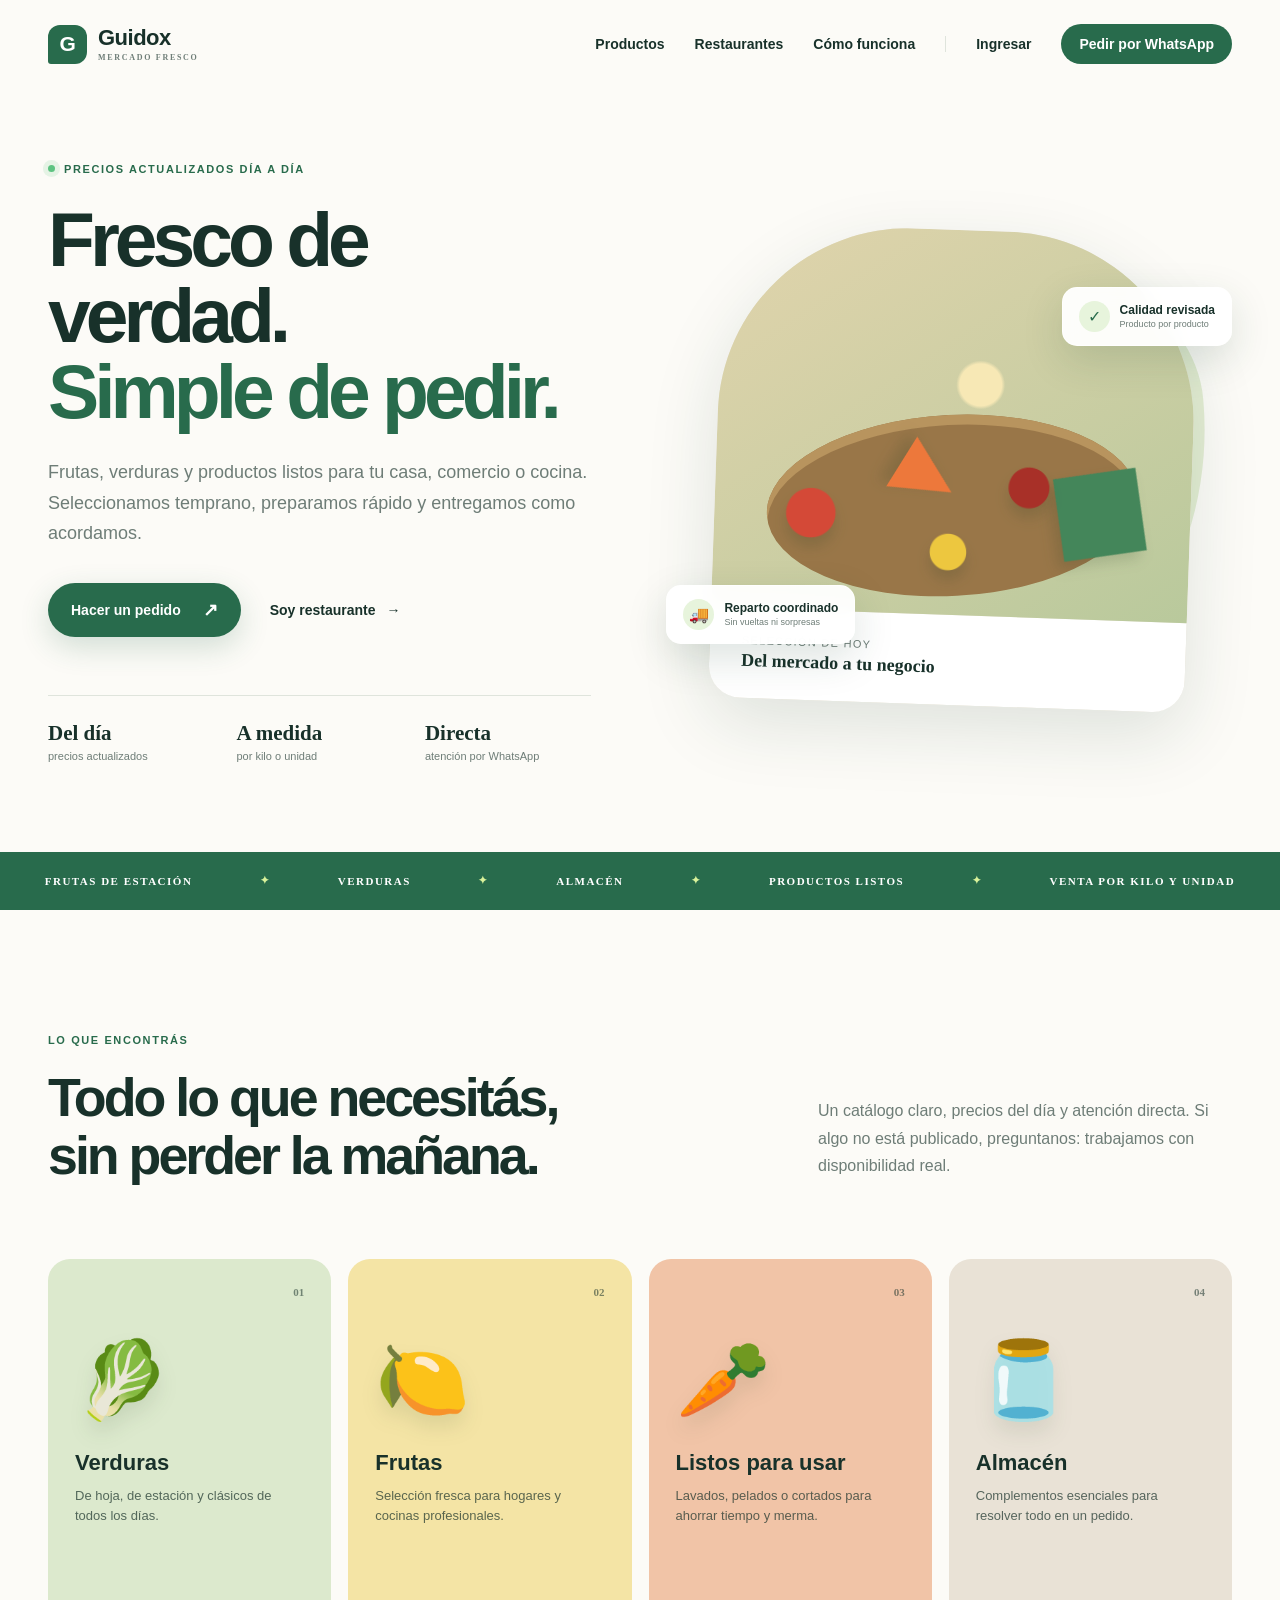
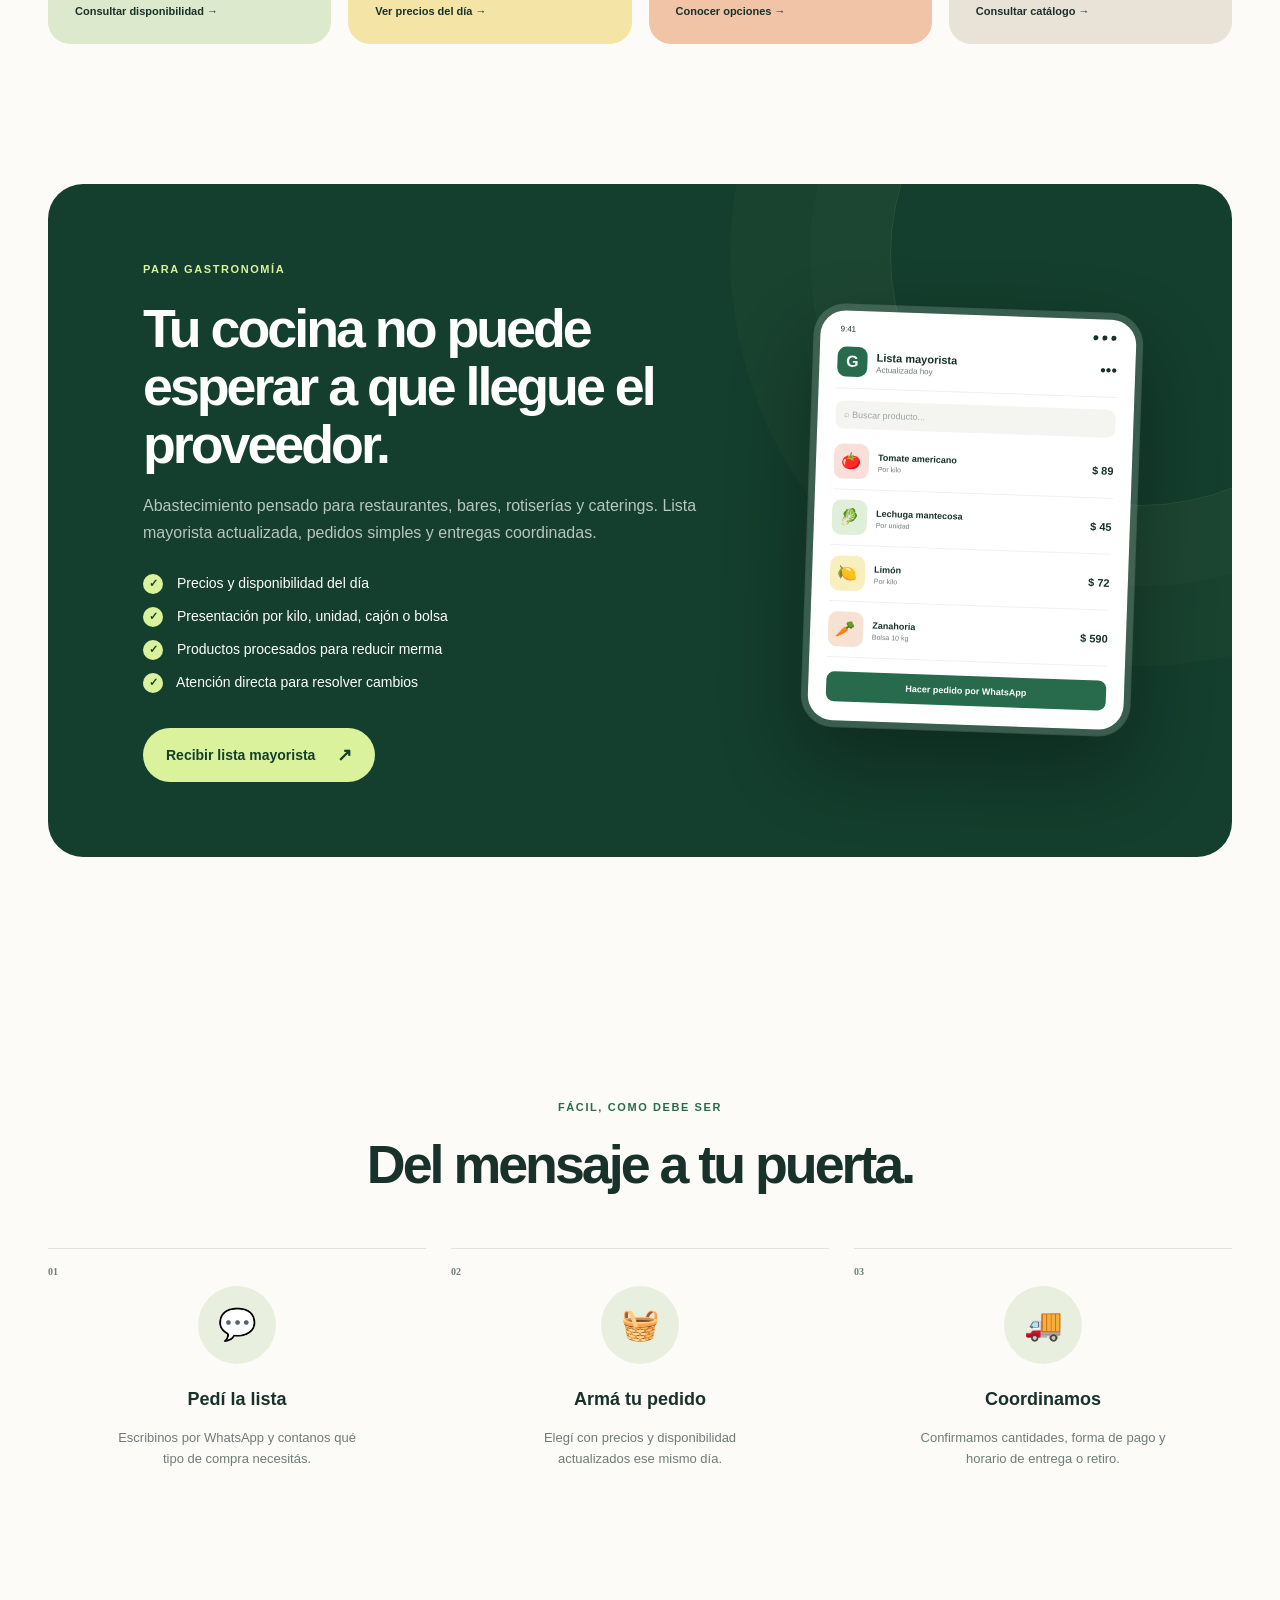
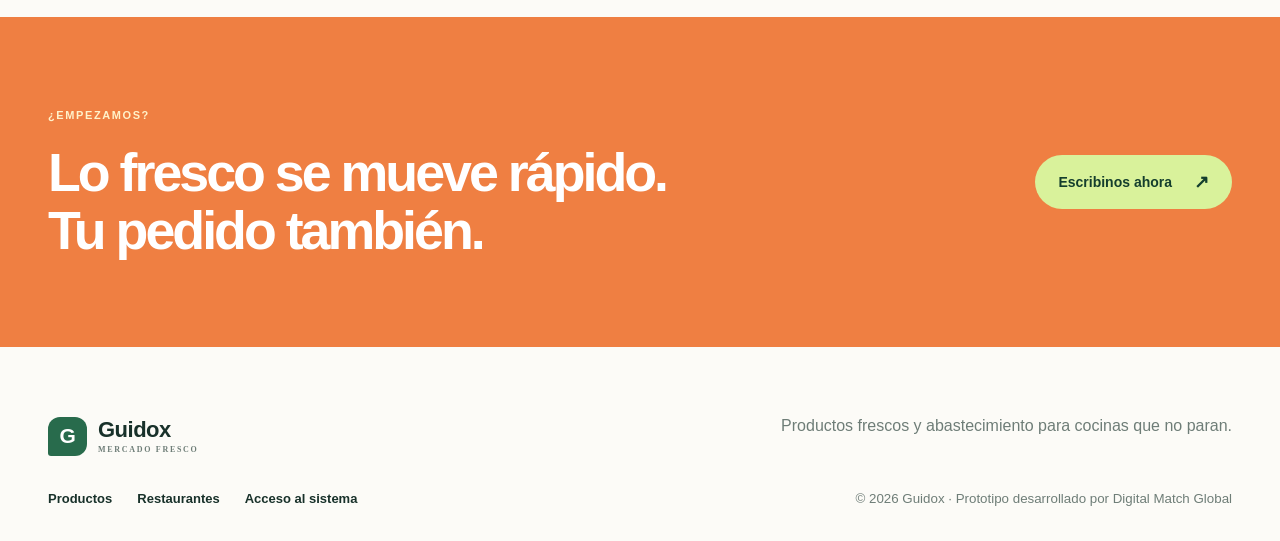
==== index.html @ 040a4d76 "Add Guidox business prototype" ====
<!doctype html>
<html lang="es">
<head>
  <meta charset="UTF-8">
  <meta name="viewport" content="width=device-width, initial-scale=1.0">
  <meta name="description" content="Productos frescos y abastecimiento diario para restaurantes, comercios y cocinas.">
  <title>Guidox — Fresco todos los días</title>
  <link rel="stylesheet" href="styles.css">
</head>
<body>
  <header class="site-header">
    <a class="brand" href="index.html" aria-label="Guidox, inicio">
      <span class="brand-mark" aria-hidden="true">G</span>
      <span>Guidox<small>mercado fresco</small></span>
    </a>
    <button class="menu-button" type="button" aria-label="Abrir menú" aria-expanded="false">☰</button>
    <nav class="site-nav" aria-label="Navegación principal">
      <a href="#productos">Productos</a>
      <a href="#restaurantes">Restaurantes</a>
      <a href="#como-funciona">Cómo funciona</a>
      <a class="nav-login" href="login.html">Ingresar</a>
      <a class="button button-small" href="https://wa.me/59800000000?text=Hola%2C%20quiero%20recibir%20la%20lista%20de%20precios" target="_blank" rel="noreferrer">Pedir por WhatsApp</a>
    </nav>
  </header>

  <main>
    <section class="hero">
      <div class="hero-copy">
        <span class="eyebrow"><i></i> Precios actualizados día a día</span>
        <h1>Fresco de verdad.<br><em>Simple de pedir.</em></h1>
        <p>Frutas, verduras y productos listos para tu casa, comercio o cocina. Seleccionamos temprano, preparamos rápido y entregamos como acordamos.</p>
        <div class="hero-actions">
          <a class="button" href="https://wa.me/59800000000?text=Hola%2C%20quiero%20hacer%20un%20pedido" target="_blank" rel="noreferrer">Hacer un pedido <span>↗</span></a>
          <a class="text-link" href="#restaurantes">Soy restaurante <span>→</span></a>
        </div>
        <div class="hero-proof">
          <div><strong>Del día</strong><span>precios actualizados</span></div>
          <div><strong>A medida</strong><span>por kilo o unidad</span></div>
          <div><strong>Directa</strong><span>atención por WhatsApp</span></div>
        </div>
      </div>

      <div class="hero-visual" aria-label="Selección de productos frescos">
        <div class="produce-card produce-card-main">
          <div class="produce-art" aria-hidden="true">
            <span class="tomato">●</span><span class="leaf">◆</span><span class="lemon">●</span><span class="pepper">●</span><span class="carrot">▲</span>
          </div>
          <div class="produce-card-copy">
            <span>Selección de hoy</span>
            <strong>Del mercado a tu negocio</strong>
          </div>
        </div>
        <div class="floating-note note-top"><span>✓</span><div><strong>Calidad revisada</strong><small>Producto por producto</small></div></div>
        <div class="floating-note note-bottom"><span>🚚</span><div><strong>Reparto coordinado</strong><small>Sin vueltas ni sorpresas</small></div></div>
      </div>
    </section>

    <section class="ticker" aria-label="Categorías disponibles">
      <span>FRUTAS DE ESTACIÓN</span><i>✦</i><span>VERDURAS</span><i>✦</i><span>ALMACÉN</span><i>✦</i><span>PRODUCTOS LISTOS</span><i>✦</i><span>VENTA POR KILO Y UNIDAD</span>
    </section>

    <section id="productos" class="section products-section">
      <div class="section-heading split-heading">
        <div><span class="eyebrow dark">LO QUE ENCONTRÁS</span><h2>Todo lo que necesitás,<br>sin perder la mañana.</h2></div>
        <p>Un catálogo claro, precios del día y atención directa. Si algo no está publicado, preguntanos: trabajamos con disponibilidad real.</p>
      </div>
      <div class="category-grid">
        <article class="category-card category-green">
          <span class="category-number">01</span><div class="category-icon">🥬</div><h3>Verduras</h3><p>De hoja, de estación y clásicos de todos los días.</p><a href="https://wa.me/59800000000" target="_blank" rel="noreferrer">Consultar disponibilidad →</a>
        </article>
        <article class="category-card category-yellow">
          <span class="category-number">02</span><div class="category-icon">🍋</div><h3>Frutas</h3><p>Selección fresca para hogares y cocinas profesionales.</p><a href="https://wa.me/59800000000" target="_blank" rel="noreferrer">Ver precios del día →</a>
        </article>
        <article class="category-card category-orange">
          <span class="category-number">03</span><div class="category-icon">🥕</div><h3>Listos para usar</h3><p>Lavados, pelados o cortados para ahorrar tiempo y merma.</p><a href="https://wa.me/59800000000" target="_blank" rel="noreferrer">Conocer opciones →</a>
        </article>
        <article class="category-card category-cream">
          <span class="category-number">04</span><div class="category-icon">🫙</div><h3>Almacén</h3><p>Complementos esenciales para resolver todo en un pedido.</p><a href="https://wa.me/59800000000" target="_blank" rel="noreferrer">Consultar catálogo →</a>
        </article>
      </div>
    </section>

    <section id="restaurantes" class="restaurant-section">
      <div class="restaurant-panel">
        <div class="restaurant-copy">
          <span class="eyebrow light">PARA GASTRONOMÍA</span>
          <h2>Tu cocina no puede esperar a que llegue el proveedor.</h2>
          <p>Abastecimiento pensado para restaurantes, bares, rotiserías y caterings. Lista mayorista actualizada, pedidos simples y entregas coordinadas.</p>
          <ul class="check-list">
            <li><span>✓</span> Precios y disponibilidad del día</li>
            <li><span>✓</span> Presentación por kilo, unidad, cajón o bolsa</li>
            <li><span>✓</span> Productos procesados para reducir merma</li>
            <li><span>✓</span> Atención directa para resolver cambios</li>
          </ul>
          <a class="button button-light" href="https://wa.me/59800000000?text=Hola%2C%20quiero%20recibir%20la%20lista%20para%20restaurantes" target="_blank" rel="noreferrer">Recibir lista mayorista <span>↗</span></a>
        </div>
        <div class="price-list-preview">
          <div class="phone-bar"><span>9:41</span><i></i><i></i><i></i></div>
          <div class="price-list-head"><div class="mini-logo">G</div><div><strong>Lista mayorista</strong><small>Actualizada hoy</small></div><span>•••</span></div>
          <label class="fake-search">⌕ Buscar producto...</label>
          <div class="price-row"><span class="food-dot tomato-bg">🍅</span><div><strong>Tomate americano</strong><small>Por kilo</small></div><b>$ 89</b></div>
          <div class="price-row"><span class="food-dot leaf-bg">🥬</span><div><strong>Lechuga mantecosa</strong><small>Por unidad</small></div><b>$ 45</b></div>
          <div class="price-row"><span class="food-dot lemon-bg">🍋</span><div><strong>Limón</strong><small>Por kilo</small></div><b>$ 72</b></div>
          <div class="price-row"><span class="food-dot carrot-bg">🥕</span><div><strong>Zanahoria</strong><small>Bolsa 10 kg</small></div><b>$ 590</b></div>
          <button type="button">Hacer pedido por WhatsApp</button>
        </div>
      </div>
    </section>

    <section id="como-funciona" class="section steps-section">
      <div class="section-heading centered">
        <span class="eyebrow dark">FÁCIL, COMO DEBE SER</span>
        <h2>Del mensaje a tu puerta.</h2>
      </div>
      <div class="steps-grid">
        <article><span>01</span><div>💬</div><h3>Pedí la lista</h3><p>Escribinos por WhatsApp y contanos qué tipo de compra necesitás.</p></article>
        <article><span>02</span><div>🧺</div><h3>Armá tu pedido</h3><p>Elegí con precios y disponibilidad actualizados ese mismo día.</p></article>
        <article><span>03</span><div>🚚</div><h3>Coordinamos</h3><p>Confirmamos cantidades, forma de pago y horario de entrega o retiro.</p></article>
      </div>
    </section>

    <section class="closing-cta">
      <div><span class="eyebrow light">¿EMPEZAMOS?</span><h2>Lo fresco se mueve rápido.<br>Tu pedido también.</h2></div>
      <a class="button button-light" href="https://wa.me/59800000000" target="_blank" rel="noreferrer">Escribinos ahora <span>↗</span></a>
    </section>
  </main>

  <footer class="site-footer">
    <a class="brand brand-footer" href="index.html"><span class="brand-mark">G</span><span>Guidox<small>mercado fresco</small></span></a>
    <p>Productos frescos y abastecimiento para cocinas que no paran.</p>
    <div><a href="#productos">Productos</a><a href="#restaurantes">Restaurantes</a><a href="login.html">Acceso al sistema</a></div>
    <small>© 2026 Guidox · Prototipo desarrollado por Digital Match Global</small>
  </footer>
  <script src="app.js"></script>
</body>
</html>
---- styles.css ----
:root {
  --ink: #18312a;
  --ink-2: #29463d;
  --green: #286b4c;
  --green-dark: #143e2d;
  --lime: #d9f29b;
  --cream: #f5f1e8;
  --paper: #fcfbf7;
  --orange: #ef7f42;
  --yellow: #f1d66b;
  --red: #c74d42;
  --line: #dfe4dc;
  --muted: #6e7d77;
  --white: #fff;
  --shadow: 0 24px 70px rgba(21, 58, 43, .13);
  --radius: 24px;
}

* { box-sizing: border-box; }
html { scroll-behavior: smooth; }
body { margin: 0; color: var(--ink); background: var(--paper); font-family: Inter, Avenir, "Segoe UI", sans-serif; -webkit-font-smoothing: antialiased; }
button, input, select { font: inherit; }
button, a { -webkit-tap-highlight-color: transparent; }
a { color: inherit; text-decoration: none; }
h1, h2, h3, p { margin-top: 0; }
h1, h2, h3, .brand { font-family: Avenir, "Segoe UI", sans-serif; }

.site-header { height: 88px; display: flex; align-items: center; justify-content: space-between; max-width: 1240px; margin: auto; padding: 0 28px; position: relative; z-index: 20; }
.brand { display: inline-flex; align-items: center; gap: 11px; font-size: 22px; font-weight: 800; letter-spacing: -.5px; }
.brand > span:last-child { display: grid; line-height: 1; }
.brand small { font-family: "DM Sans"; text-transform: uppercase; letter-spacing: 1.7px; font-size: 8px; margin-top: 5px; color: var(--muted); }
.brand-mark { display: grid !important; place-items: center; width: 39px; height: 39px; border-radius: 12px 12px 12px 3px; background: var(--green); color: white; font-size: 21px; }
.site-nav { display: flex; align-items: center; gap: 30px; font-size: 14px; font-weight: 600; }
.site-nav > a:not(.button) { transition: color .2s; }
.site-nav > a:not(.button):hover { color: var(--green); }
.nav-login { border-left: 1px solid var(--line); padding-left: 30px; }
.menu-button { display: none; border: 0; background: none; font-size: 25px; color: var(--ink); }
.button { display: inline-flex; align-items: center; justify-content: center; gap: 22px; border: 0; border-radius: 100px; background: var(--green); color: #fff; padding: 16px 23px; font-weight: 700; font-size: 14px; cursor: pointer; box-shadow: 0 10px 30px rgba(40, 107, 76, .2); transition: transform .2s, background .2s; }
.button:hover { transform: translateY(-2px); background: var(--green-dark); }
.button-small { padding: 12px 18px; box-shadow: none; }
.button span { font-size: 18px; }

.hero { max-width: 1240px; min-height: 680px; margin: auto; padding: 70px 28px 90px; display: grid; grid-template-columns: .98fr 1.02fr; gap: 75px; align-items: center; }
.eyebrow { display: inline-flex; align-items: center; gap: 9px; color: var(--green); font-size: 11px; font-weight: 800; letter-spacing: 1.6px; text-transform: uppercase; }
.eyebrow i { width: 7px; height: 7px; border-radius: 50%; background: #5dc381; box-shadow: 0 0 0 5px rgba(93, 195, 129, .15); }
.eyebrow.dark { color: var(--green); }
.eyebrow.light { color: var(--lime); }
.hero h1 { font-size: clamp(54px, 6vw, 82px); line-height: .99; letter-spacing: -5px; margin: 25px 0 28px; }
.hero h1 em { color: var(--green); font-style: normal; }
.hero-copy > p { color: var(--muted); font-size: 18px; line-height: 1.7; max-width: 560px; }
.hero-actions { display: flex; align-items: center; gap: 29px; margin-top: 34px; }
.text-link { color: var(--ink); font-weight: 700; font-size: 14px; }
.text-link span { margin-left: 7px; transition: margin .2s; }
.text-link:hover span { margin-left: 12px; }
.hero-proof { display: grid; grid-template-columns: repeat(3, 1fr); gap: 22px; border-top: 1px solid var(--line); margin-top: 58px; padding-top: 25px; }
.hero-proof strong { font-family: "Manrope"; display: block; font-size: 21px; }
.hero-proof span { display: block; color: var(--muted); font-size: 11px; margin-top: 4px; }
.hero-visual { position: relative; min-height: 510px; }
.hero-visual::before { content: ""; position: absolute; inset: 8% 4% 2% 10%; background: #e3edd3; border-radius: 48% 52% 48% 52% / 42% 38% 62% 58%; transform: rotate(-5deg); }
.produce-card { position: absolute; overflow: hidden; background: #e9e5d9; box-shadow: var(--shadow); }
.produce-card-main { inset: 25px 40px 10px 50px; border-radius: 190px 190px 32px 32px; transform: rotate(2deg); }
.produce-art { position: relative; height: 81%; background: radial-gradient(circle at 55% 40%, #f7e8b5 0 6%, transparent 7%), linear-gradient(145deg, #e1d4ac, #b9c99c); overflow: hidden; }
.produce-art::before { content: ""; position: absolute; width: 78%; height: 47%; left: 11%; bottom: 5%; border-radius: 50%; background: #997648; box-shadow: inset 0 10px 0 #b8945e; transform: rotate(-5deg); }
.produce-art span { position: absolute; z-index: 2; display: grid; place-items: center; filter: drop-shadow(0 10px 7px rgba(30,55,30,.16)); }
.tomato { color: #d44937; font-size: 115px; left: 13%; bottom: 10%; }
.leaf { color: #44865a; font-size: 154px; right: 5%; bottom: 7%; transform: rotate(35deg); }
.lemon { color: #edc73f; font-size: 85px; left: 44%; bottom: 5%; }
.pepper { color: #a83028; font-size: 95px; right: 28%; bottom: 21%; }
.carrot { color: #ed783b; font-size: 100px; left: 35%; bottom: 20%; transform: rotate(120deg); }
.produce-card-copy { height: 19%; background: white; display: flex; flex-direction: column; justify-content: center; padding: 0 32px; }
.produce-card-copy span { color: var(--muted); font-size: 11px; text-transform: uppercase; letter-spacing: 1.3px; }
.produce-card-copy strong { font-family: "Manrope"; font-size: 18px; margin-top: 4px; }
.floating-note { position: absolute; z-index: 5; background: rgba(255,255,255,.95); border: 1px solid rgba(255,255,255,.8); box-shadow: 0 14px 40px rgba(27, 65, 47, .15); border-radius: 15px; padding: 13px 16px; display: flex; align-items: center; gap: 10px; backdrop-filter: blur(8px); }
.floating-note > span { width: 31px; height: 31px; display: grid; place-items: center; border-radius: 50%; background: #e7f4dc; color: var(--green); }
.floating-note strong, .floating-note small { display: block; }
.floating-note strong { font-size: 12px; }
.floating-note small { color: var(--muted); font-size: 9px; margin-top: 2px; }
.note-top { right: 0; top: 16%; }
.note-bottom { left: 0; bottom: 14%; }
.ticker { height: 58px; background: var(--green); color: white; display: flex; align-items: center; justify-content: space-around; gap: 18px; overflow: hidden; padding: 0 20px; font: 700 11px "Manrope"; letter-spacing: 1.5px; white-space: nowrap; }
.ticker i { color: var(--lime); font-style: normal; }

.section { max-width: 1240px; margin: auto; padding: 120px 28px; }
.section-heading h2, .restaurant-copy h2, .closing-cta h2 { font-size: clamp(38px, 4.2vw, 58px); line-height: 1.08; letter-spacing: -3px; margin: 20px 0; }
.split-heading { display: grid; grid-template-columns: 1.25fr .75fr; align-items: end; gap: 80px; margin-bottom: 55px; }
.split-heading p { color: var(--muted); line-height: 1.7; font-size: 16px; margin-bottom: 25px; }
.category-grid { display: grid; grid-template-columns: repeat(4, 1fr); gap: 17px; }
.category-card { min-height: 385px; border-radius: 22px; padding: 27px; position: relative; overflow: hidden; display: flex; flex-direction: column; align-items: flex-start; transition: transform .25s; }
.category-card:hover { transform: translateY(-7px); }
.category-number { align-self: flex-end; font: 700 11px "Manrope"; opacity: .55; }
.category-icon { font-size: 76px; margin: 38px 0 25px; filter: drop-shadow(0 12px 10px rgba(32,60,30,.1)); }
.category-card h3 { font-size: 22px; margin-bottom: 10px; }
.category-card p { color: rgba(24,49,42,.7); font-size: 13px; line-height: 1.55; }
.category-card a { font-weight: 700; font-size: 11px; margin-top: auto; }
.category-green { background: #dce9cd; }
.category-yellow { background: #f4e4a5; }
.category-orange { background: #f1c4a7; }
.category-cream { background: #e9e2d6; }

.restaurant-section { padding: 20px 28px 120px; }
.restaurant-panel { max-width: 1184px; min-height: 660px; margin: auto; border-radius: 35px; background: var(--green-dark); color: white; padding: 75px 95px; display: grid; grid-template-columns: 1.08fr .62fr; gap: 90px; align-items: center; position: relative; overflow: hidden; }
.restaurant-panel::before { content: ""; position: absolute; width: 500px; height: 500px; border: 1px solid rgba(217,242,155,.11); border-radius: 50%; right: -160px; top: -180px; box-shadow: 0 0 0 80px rgba(217,242,155,.025), 0 0 0 160px rgba(217,242,155,.02); }
.restaurant-copy { position: relative; z-index: 2; }
.restaurant-copy h2 { color: white; margin-top: 22px; }
.restaurant-copy > p { color: rgba(255,255,255,.7); line-height: 1.65; max-width: 560px; }
.check-list { list-style: none; padding: 0; margin: 28px 0 35px; display: grid; gap: 13px; font-size: 14px; }
.check-list span { display: inline-grid; place-items: center; width: 20px; height: 20px; border-radius: 50%; background: var(--lime); color: var(--green-dark); margin-right: 10px; font-size: 11px; font-weight: bold; }
.button-light { background: var(--lime); color: var(--green-dark); box-shadow: none; }
.button-light:hover { background: white; color: var(--green-dark); }
.price-list-preview { position: relative; z-index: 2; background: #fff; color: var(--ink); border: 7px solid rgba(255,255,255,.16); background-clip: padding-box; border-radius: 32px; padding: 11px 18px 19px; transform: rotate(2deg); box-shadow: 0 35px 80px rgba(0,0,0,.3); }
.phone-bar { display: flex; gap: 4px; align-items: center; padding: 3px 2px 13px; font-size: 8px; }
.phone-bar span { margin-right: auto; }
.phone-bar i { width: 5px; height: 5px; border-radius: 50%; background: var(--ink); }
.price-list-head { display: flex; align-items: center; gap: 9px; border-bottom: 1px solid #eee; padding-bottom: 11px; }
.price-list-head > span { margin-left: auto; }
.mini-logo { width: 30px; height: 30px; background: var(--green); color: white; border-radius: 9px; display: grid; place-items: center; font-weight: bold; }
.price-list-head strong, .price-list-head small { display: block; }
.price-list-head strong { font-size: 11px; }.price-list-head small { font-size: 8px; color: var(--muted); margin-top: 2px; }
.fake-search { display: block; background: #f4f5f1; border-radius: 8px; color: #9aa49f; font-size: 9px; padding: 9px; margin: 12px 0 5px; }
.price-row { display: flex; align-items: center; gap: 9px; padding: 10px 0; border-bottom: 1px solid #f0f1ed; }
.food-dot { width: 35px; height: 35px; border-radius: 9px; display: grid; place-items: center; }
.tomato-bg { background: #f9dfda !important; }.leaf-bg { background: #dfefd9 !important; }.lemon-bg { background: #f9efbe !important; }.carrot-bg { background: #f7e1d3 !important; }
.price-row div { flex: 1; }.price-row strong, .price-row small { display: block; }.price-row strong { font-size: 9px; }.price-row small { color: var(--muted); font-size: 7px; margin-top: 3px; }.price-row b { font-size: 11px; }
.price-list-preview > button { width: 100%; margin-top: 14px; padding: 10px; border: 0; border-radius: 8px; color: white; background: var(--green); font-weight: 700; font-size: 9px; }
.centered { text-align: center; }
.steps-grid { display: grid; grid-template-columns: repeat(3, 1fr); gap: 25px; margin-top: 55px; }
.steps-grid article { border-top: 1px solid var(--line); padding: 27px 25px; text-align: center; position: relative; }
.steps-grid article > span { position: absolute; left: 0; top: 17px; color: var(--muted); font: 700 10px "Manrope"; }
.steps-grid article > div { width: 78px; height: 78px; display: grid; place-items: center; border-radius: 50%; background: #e8efdf; font-size: 31px; margin: 10px auto 25px; }
.steps-grid h3 { font-size: 18px; }.steps-grid p { color: var(--muted); font-size: 13px; line-height: 1.6; max-width: 260px; margin: auto; }
.closing-cta { background: var(--orange); color: white; min-height: 330px; padding: 70px max(28px, calc((100% - 1184px) / 2)); display: flex; justify-content: space-between; align-items: center; }
.closing-cta h2 { margin-bottom: 0; }.closing-cta .eyebrow { color: #fff2ca; }
.site-footer { max-width: 1240px; margin: auto; padding: 70px 28px 35px; display: grid; grid-template-columns: 1fr 1fr; gap: 35px; align-items: start; }
.site-footer p { color: var(--muted); justify-self: end; }.site-footer > div { display: flex; gap: 25px; font-size: 13px; font-weight: 600; }.site-footer > small { justify-self: end; color: var(--muted); }.brand-footer small { color: var(--muted); }

/* Login */
.login-body { min-height: 100vh; background: #e8eee6; padding: 32px; display: grid; place-items: center; }
.back-home { position: fixed; left: 28px; top: 23px; font-weight: 700; font-size: 13px; z-index: 3; }
.login-shell { width: min(1040px, 100%); min-height: 660px; background: white; border-radius: 30px; overflow: hidden; box-shadow: var(--shadow); display: grid; grid-template-columns: 1fr 1fr; }
.login-side { background: var(--green-dark); color: white; padding: 48px 55px; display: flex; flex-direction: column; justify-content: space-between; position: relative; overflow: hidden; }
.login-side::after { content: ""; position: absolute; width: 400px; height: 400px; border-radius: 45% 55%; background: rgba(217,242,155,.07); bottom: -240px; right: -90px; box-shadow: 0 0 0 70px rgba(217,242,155,.025); }
.brand-inverse small { color: rgba(255,255,255,.55); }
.login-side h1 { font-size: 56px; line-height: 1.04; letter-spacing: -3.5px; margin: 20px 0; }
.login-side p { color: rgba(255,255,255,.67); line-height: 1.7; max-width: 410px; }
.login-feature-list { display: grid; grid-template-columns: 1fr 1fr; gap: 14px; color: rgba(255,255,255,.78); font-size: 12px; position: relative; z-index: 1; }
.login-card { padding: 55px 65px; display: flex; flex-direction: column; justify-content: center; }
.login-card-head { display: flex; justify-content: space-between; text-transform: uppercase; letter-spacing: 1.4px; color: var(--muted); font-size: 10px; font-weight: 700; margin-bottom: 40px; }
.login-card-head b { background: var(--lime); color: var(--green-dark); padding: 4px 9px; border-radius: 20px; }
.login-card h2 { font-size: 33px; margin-bottom: 8px; }.login-card > p { color: var(--muted); margin-bottom: 30px; }
.login-card form { display: grid; gap: 19px; }.login-card form > label, .modal label, .label-maker > label { display: grid; gap: 8px; font-size: 12px; font-weight: 700; }
.login-card input, .modal input, .modal select, .label-maker input, .label-maker select { width: 100%; border: 1px solid var(--line); background: #fafbf8; padding: 13px 14px; border-radius: 10px; outline: none; color: var(--ink); }
.login-card input:focus, .modal input:focus, .modal select:focus { border-color: var(--green); box-shadow: 0 0 0 3px rgba(40,107,76,.09); }
.form-row { display: flex; justify-content: space-between; align-items: center; font-size: 11px; }.form-row a { color: var(--green); font-weight: 700; }.checkbox { display: flex !important; grid-template-columns: auto 1fr; align-items: center; gap: 7px !important; }.checkbox input { width: auto; }
.login-submit { width: 100%; margin-top: 5px; }.login-error { min-height: 16px; margin: -8px 0 !important; color: var(--red) !important; font-size: 11px; }
.demo-credentials { margin-top: 24px; background: var(--cream); border-radius: 12px; padding: 13px; display: grid; grid-template-columns: 1fr auto; gap: 5px 12px; font-size: 10px; }.demo-credentials span { grid-row: span 2; align-self: center; color: var(--muted); }.demo-credentials code { color: var(--green-dark); }
.login-card > small { color: #9aa49f; font-size: 9px; text-align: center; margin-top: 18px; }

/* Dashboard */
.dashboard-body { background: #f4f6f1; min-height: 100vh; }
.dashboard-sidebar { position: fixed; inset: 0 auto 0 0; width: 252px; background: var(--green-dark); color: white; padding: 26px 17px 22px; display: flex; flex-direction: column; z-index: 30; }
.dashboard-brand { padding: 0 13px 26px; border-bottom: 1px solid rgba(255,255,255,.1); }.dashboard-brand small { color: rgba(255,255,255,.55); }
.dashboard-nav { display: grid; gap: 4px; padding: 23px 0; }
.dashboard-nav button { border: 0; border-radius: 9px; background: none; color: rgba(255,255,255,.64); text-align: left; padding: 11px 12px; font-size: 12px; cursor: pointer; transition: .2s; }
.dashboard-nav button span { display: inline-block; width: 23px; font-size: 15px; }.dashboard-nav button:hover, .dashboard-nav button.active { background: rgba(217,242,155,.12); color: white; }.dashboard-nav button.active { color: var(--lime); }
.sidebar-help { margin-top: auto; background: rgba(255,255,255,.06); border: 1px solid rgba(255,255,255,.08); padding: 14px; border-radius: 12px; }.sidebar-help span { color: var(--lime); font-weight: 700; font-size: 11px; }.sidebar-help p { color: rgba(255,255,255,.55); font-size: 10px; line-height: 1.5; margin: 7px 0 11px; }.sidebar-help button { border: 0; background: none; color: white; padding: 0; font-size: 10px; font-weight: 700; cursor: pointer; }
.sidebar-logout { margin: 16px 12px 0; color: rgba(255,255,255,.5); font-size: 11px; }
.dashboard-main { margin-left: 252px; min-height: 100vh; }
.dashboard-topbar { height: 72px; background: white; border-bottom: 1px solid var(--line); padding: 0 34px; display: flex; align-items: center; justify-content: space-between; position: sticky; top: 0; z-index: 20; }
.topbar-title span, .topbar-title small { display: block; }.topbar-title span { font-weight: 700; font-size: 12px; }.topbar-title small { color: var(--muted); font-size: 9px; margin-top: 3px; }
.topbar-actions { display: flex; align-items: center; gap: 18px; }.icon-button { border: 0; background: none; position: relative; font-size: 18px; }.icon-button i { position: absolute; width: 6px; height: 6px; border-radius: 50%; background: var(--orange); right: 1px; top: 1px; }
.user-chip { display: flex; align-items: center; gap: 9px; }.user-chip > span { width: 32px; height: 32px; background: #dce9cd; display: grid; place-items: center; color: var(--green); border-radius: 50%; font-size: 10px; font-weight: bold; }.user-chip strong, .user-chip small { display: block; }.user-chip strong { font-size: 10px; }.user-chip small { color: var(--muted); font-size: 8px; margin-top: 2px; }
.dashboard-menu { display: none; border: 0; background: none; font-size: 20px; }
.dashboard-content { padding: 38px 34px 65px; max-width: 1480px; margin: auto; }
.dashboard-view { display: none; animation: viewIn .25s ease; }.dashboard-view.active { display: block; }@keyframes viewIn { from { opacity: 0; transform: translateY(5px); } }
.dashboard-heading { display: flex; justify-content: space-between; align-items: end; margin-bottom: 28px; }.dashboard-heading h1 { font-size: 31px; letter-spacing: -1.5px; margin: 8px 0 5px; }.dashboard-heading p { color: var(--muted); font-size: 12px; margin: 0; }
.dashboard-primary { border: 0; border-radius: 9px; background: var(--green); color: white; padding: 11px 16px; font-size: 11px; font-weight: 700; cursor: pointer; transition: .2s; }.dashboard-primary:hover { background: var(--green-dark); transform: translateY(-1px); }
.stats-grid { display: grid; grid-template-columns: repeat(4, 1fr); gap: 14px; margin-bottom: 16px; }.stats-grid article { background: white; border: 1px solid #e6e9e2; border-radius: 13px; padding: 18px; display: flex; align-items: center; gap: 13px; }.stat-icon { width: 40px; height: 40px; border-radius: 11px; display: grid; place-items: center; font-weight: bold; }.stat-icon.green { background: #e3efe4; color: #378054; }.stat-icon.orange { background: #fae7d9; color: #c56b35; }.stat-icon.blue { background: #dfecec; color: #3f7881; }.stat-icon.red { background: #f6e0dd; color: var(--red); }.stats-grid small, .stats-grid strong, .stats-grid em { display: block; }.stats-grid small { color: var(--muted); font-size: 9px; }.stats-grid strong { font: 700 21px "Manrope"; margin: 3px 0; }.stats-grid em { font-style: normal; color: var(--muted); font-size: 8px; }.stats-grid em.up { color: #39805a; }.stats-grid em.danger { color: var(--red); }
.dashboard-card { background: white; border: 1px solid #e5e9e1; border-radius: 14px; padding: 20px; }
.dashboard-grid-wide { display: grid; grid-template-columns: 1.4fr .8fr; gap: 16px; margin-bottom: 16px; }.dashboard-grid-bottom { display: grid; grid-template-columns: 1.05fr .95fr; gap: 16px; }
.card-heading { display: flex; align-items: start; justify-content: space-between; gap: 15px; margin-bottom: 17px; }.card-heading h2 { font-size: 14px; margin: 0 0 4px; }.card-heading p { color: var(--muted); font-size: 9px; margin: 0; }.card-heading button { border: 0; background: none; color: var(--green); font-size: 9px; font-weight: 700; cursor: pointer; }
.live-pill { display: inline-flex; align-items: center; gap: 6px; background: #e9f4e4; color: #39764f; padding: 5px 9px; border-radius: 20px; font-size: 8px; font-weight: 700; }.live-pill i { width: 6px; height: 6px; background: #55a86c; border-radius: 50%; }
.quick-product { display: grid; grid-template-columns: auto 1fr 90px auto; gap: 12px; align-items: center; background: #f7f8f4; border: 1px solid #e8ebe4; border-radius: 11px; padding: 13px; }.product-emoji { width: 38px; height: 38px; border-radius: 9px; display: grid; place-items: center; font-style: normal; }.quick-product strong, .quick-product small { display: block; }.quick-product strong { font-size: 11px; }.quick-product small { color: var(--muted); font-size: 8px; margin-top: 3px; }.quick-product label { display: flex; align-items: center; background: white; border: 1px solid var(--line); border-radius: 7px; padding-left: 9px; font-weight: bold; font-size: 11px; }.quick-product input { width: 100%; border: 0; outline: 0; padding: 8px 5px; font-weight: bold; }.quick-product button, .label-maker > button { border: 0; background: var(--green-dark); color: white; border-radius: 7px; padding: 10px 13px; font-size: 9px; font-weight: 700; cursor: pointer; }
.sync-targets { display: flex; align-items: center; gap: 13px; margin-top: 13px; font-size: 8px; color: var(--muted); }.sync-targets div { color: var(--ink); }.sync-targets b { color: #4d9665; margin-right: 2px; }
.alert-row { display: flex; align-items: center; gap: 9px; border-top: 1px solid #eef0ec; padding: 9px 0; }.alert-row div { flex: 1; }.alert-row strong, .alert-row small { display: block; }.alert-row strong { font-size: 9px; }.alert-row small { color: var(--muted); font-size: 8px; margin-top: 3px; }.alert-row em { font-style: normal; color: var(--red); background: #f9e6e3; border-radius: 20px; padding: 4px 7px; font-size: 7px; }.alert-row em.warning { color: #a87728; background: #faf0cf; }
.systems > div { display: flex; align-items: center; gap: 10px; padding: 9px 0; border-top: 1px solid #eef0ec; }.systems > div > span { width: 32px; height: 32px; display: grid; place-items: center; background: #eff3eb; border-radius: 8px; }.systems p { flex: 1; margin: 0; }.systems strong, .systems small { display: block; }.systems strong { font-size: 9px; }.systems small { color: var(--muted); font-size: 7px; margin-top: 3px; }.systems i { color: #43825a; font-size: 7px; font-style: normal; }
.mini-order { display: flex; align-items: center; gap: 12px; border-top: 1px solid #eef0ec; padding: 11px 0; }.mini-order > b { font-size: 9px; }.mini-order span { flex: 1; }.mini-order strong, .mini-order small { display: block; }.mini-order strong { font-size: 9px; }.mini-order small { color: var(--muted); font-size: 7px; margin-top: 3px; }.mini-order em { color: #a9792d; background: #fbf0d3; font-size: 7px; font-style: normal; padding: 4px 7px; border-radius: 20px; }.mini-order em.ready { background: #e4f1e2; color: #3f7e53; }

.table-card { padding: 0; overflow: hidden; }.table-toolbar { display: flex; gap: 10px; padding: 15px; border-bottom: 1px solid #e8ebe5; }.table-toolbar label { flex: 1; display: flex; align-items: center; gap: 6px; border: 1px solid var(--line); border-radius: 8px; padding: 0 10px; }.table-toolbar input { width: 100%; border: 0; outline: 0; padding: 9px 0; font-size: 10px; }.table-toolbar select, .table-toolbar button { border: 1px solid var(--line); border-radius: 8px; background: white; padding: 8px 11px; color: var(--ink); font-size: 9px; }.table-toolbar button { color: var(--green); font-weight: bold; cursor: pointer; }.table-wrap { overflow-x: auto; }table { width: 100%; border-collapse: collapse; min-width: 760px; }th { text-align: left; padding: 11px 16px; background: #f7f8f5; color: var(--muted); font-size: 8px; text-transform: uppercase; letter-spacing: .6px; }td { padding: 12px 16px; border-top: 1px solid #eef0ec; font-size: 9px; }.table-product { display: flex; align-items: center; gap: 9px; }.table-product i { width: 33px; height: 33px; background: #f0f2ec; border-radius: 8px; display: grid; place-items: center; font-style: normal; }.table-product strong, .table-product small { display: block; }.table-product small { color: var(--muted); font-size: 7px; margin-top: 3px; }.price-button, .row-menu { border: 0; background: none; font-weight: 700; color: var(--ink); cursor: pointer; }.price-button span { color: var(--green); margin-left: 4px; }.row-menu { color: var(--muted); }.status { display: inline-block; font-style: normal; font-size: 7px; color: #39764f; background: #e5f1e2; padding: 4px 7px; border-radius: 20px; }.status.low { color: var(--red); background: #f7e2df; }
.info-banner { display: flex; align-items: center; gap: 12px; background: #eaf0e2; border: 1px solid #d7e4cc; border-radius: 11px; padding: 13px 16px; margin-bottom: 17px; color: #42624f; }.info-banner span { font-size: 18px; }.info-banner p { margin: 0; font-size: 9px; }.info-banner.success { background: #e4f1e5; color: #39764f; }
.stock-grid { display: grid; grid-template-columns: repeat(3, 1fr); gap: 14px; }.stock-card > div:first-child { display: flex; align-items: center; gap: 9px; }.stock-card p { flex: 1; margin: 0; }.stock-card p strong, .stock-card p small { display: block; }.stock-card p strong { font-size: 10px; }.stock-card p small { color: var(--muted); font-size: 7px; margin-top: 3px; }.stock-card h3 { font-size: 23px; margin: 18px 0 8px; }.stock-card h3 small { color: var(--muted); font: 400 9px "DM Sans"; }.stock-meter { height: 5px; background: #e9ede6; border-radius: 5px; overflow: hidden; }.stock-meter i { display: block; height: 100%; background: #5c9b6e; border-radius: inherit; }.stock-meter i.low { background: var(--orange); }.stock-card > button { border: 0; background: none; color: var(--green); font-weight: 700; font-size: 8px; padding: 14px 0 0; cursor: pointer; }
.integration-grid { display: grid; grid-template-columns: .85fr 1.15fr; gap: 16px; }.integration-status { display: flex; flex-direction: column; }.integration-icon { width: 55px; height: 55px; background: #e5eee0; border-radius: 14px; display: grid; place-items: center; font-size: 25px; margin-bottom: 18px; }.integration-status h2 { font-size: 20px; margin: 13px 0 7px; }.integration-status p { color: var(--muted); font-size: 10px; line-height: 1.5; }.integration-status dl { margin: auto 0 20px; }.integration-status dl > div { display: flex; justify-content: space-between; border-top: 1px solid #eceeea; padding: 11px 0; font-size: 9px; }.integration-status dt { color: var(--muted); }.integration-status dd { font-weight: 700; }.label-maker { display: grid; grid-template-columns: 1fr 1fr; gap: 13px; }.label-maker .card-heading, .label-preview, .label-maker > button { grid-column: 1 / -1; }.label-preview { max-width: 330px; width: 100%; margin: 5px auto; padding: 16px; border: 1px dashed #aeb6ad; text-align: center; background: #fbfbf8; color: #111; }.label-preview > div { display: flex; justify-content: space-between; border-bottom: 2px solid #111; padding-bottom: 6px; margin-bottom: 9px; }.label-preview div small { font-size: 6px; }.label-preview > strong, .label-preview > span { display: block; }.label-preview > strong { font-size: 12px; }.label-preview > span { font-size: 9px; margin-top: 3px; }.label-preview h3 { margin: 7px 0; font-size: 24px; }.label-preview code { display: block; font-size: 18px; letter-spacing: -2px; }.label-preview > small { font-size: 6px; color: #555; }
.wholesale-grid { display: grid; grid-template-columns: 1fr 1fr; gap: 16px; }.share-card h2 { font-size: 15px; }.share-card > p { color: var(--muted); font-size: 10px; }.share-card > div { display: flex; background: #f3f5f1; padding: 7px 7px 7px 11px; align-items: center; border-radius: 8px; margin: 18px 0 25px; }.share-card code { flex: 1; font-size: 9px; }.share-card > div button { border: 0; background: var(--green); color: white; border-radius: 6px; padding: 7px 10px; font-size: 8px; font-weight: bold; }.share-card h3 { font-size: 11px; border-bottom: 1px solid #eceee9; padding-bottom: 9px; }.toggle-row { display: flex; justify-content: space-between; align-items: center; border-bottom: 1px solid #eceee9; padding: 10px 0; }.toggle-row strong, .toggle-row small { display: block; }.toggle-row strong { font-size: 9px; }.toggle-row small { color: var(--muted); font-size: 7px; margin-top: 3px; }.toggle-row input { accent-color: var(--green); }.phone-preview-card > span { display: block; color: var(--muted); font-size: 8px; text-align: center; margin-bottom: 10px; }.mini-phone { max-width: 260px; margin: auto; border: 6px solid var(--ink); border-radius: 25px; padding: 18px 13px; box-shadow: 0 15px 35px rgba(22,50,40,.15); }.mini-phone-head { display: grid; margin-bottom: 10px; }.mini-phone-head small { color: var(--muted); font-size: 7px; }.mini-phone > label { display: block; background: #f1f3ee; color: var(--muted); padding: 7px; border-radius: 6px; font-size: 8px; }.mini-phone > div:not(.mini-phone-head) { display: flex; align-items: center; gap: 8px; padding: 9px 0; border-bottom: 1px solid #eee; font-size: 14px; }.mini-phone div span { flex: 1; }.mini-phone div span b, .mini-phone div span small { display: block; }.mini-phone div span b { font-size: 8px; }.mini-phone div span small { font-size: 6px; color: var(--muted); }.mini-phone div > strong { font-size: 8px; }.mini-phone > button { width: 100%; border: 0; background: var(--green); color: white; margin-top: 12px; padding: 8px; border-radius: 7px; font-size: 8px; font-weight: bold; }
.orders-board { display: grid; grid-template-columns: repeat(3, 1fr); gap: 15px; align-items: start; }.orders-board > div { background: #e9ede6; border-radius: 12px; padding: 12px; }.orders-board h3 { font-size: 11px; margin: 2px 3px 12px; }.orders-board h3 span { float: right; background: #d4dbd0; border-radius: 20px; padding: 2px 6px; font-size: 8px; }.orders-board article { background: white; border-radius: 10px; padding: 14px; margin-top: 9px; border: 1px solid #e1e5de; }.orders-board article small, .orders-board article strong { display: block; }.orders-board article small { color: var(--muted); font-size: 7px; }.orders-board article strong { font-size: 10px; margin-top: 8px; }.orders-board article p { color: var(--muted); font-size: 8px; margin: 4px 0 12px; }.orders-board article button { width: 100%; border: 1px solid #dce2da; background: #f6f8f4; color: var(--green); padding: 7px; border-radius: 6px; font-size: 8px; font-weight: bold; cursor: pointer; }
.cash-open { color: #39764f; background: #e5f1e2; border-radius: 20px; padding: 7px 11px; font-size: 8px; font-weight: 700; }.pos-grid { display: grid; grid-template-columns: 1.25fr .75fr; gap: 16px; align-items: start; }.pos-sale .card-heading > span { color: var(--muted); font-size: 8px; }.barcode-input { display: flex; align-items: center; gap: 8px; border: 1px solid var(--line); border-radius: 9px; padding-left: 11px; margin-bottom: 17px; color: var(--green); }.barcode-input input { flex: 1; border: 0; outline: 0; padding: 11px 0; font-size: 10px; }.barcode-input button { align-self: stretch; border: 0; background: #edf2e9; color: var(--green); font-size: 9px; font-weight: 700; padding: 0 13px; border-radius: 0 8px 8px 0; cursor: pointer; }.sale-lines { min-height: 148px; }.sale-lines > div { display: flex; align-items: center; gap: 10px; border-top: 1px solid #ecefea; padding: 11px 0; }.sale-lines p { flex: 1; margin: 0; }.sale-lines strong, .sale-lines small { display: block; }.sale-lines strong { font-size: 9px; }.sale-lines small { color: var(--muted); font-size: 7px; margin-top: 3px; }.sale-lines > div > b { font-size: 10px; }.sale-lines > div > button { border: 0; background: none; color: #9aa49f; font-size: 16px; cursor: pointer; }.sale-total { display: flex; justify-content: space-between; align-items: end; border-top: 2px solid var(--ink); padding: 15px 0; }.sale-total span { font-weight: 700; font-size: 10px; }.sale-total strong { font: 800 25px Avenir, "Segoe UI", sans-serif; }.payment-types { display: grid; grid-template-columns: repeat(3, 1fr); gap: 8px; margin-bottom: 10px; }.payment-types button { border: 1px solid var(--line); background: white; border-radius: 7px; padding: 9px; color: var(--muted); font-size: 8px; font-weight: 700; cursor: pointer; }.payment-types button.active { background: #e5eee0; border-color: #a8c49f; color: var(--green); }.complete-sale { width: 100%; border: 0; background: var(--green); color: white; border-radius: 8px; padding: 12px; font-size: 10px; font-weight: 700; cursor: pointer; }.pos-side { display: grid; gap: 16px; }.anti-duplicate > span { width: 35px; height: 35px; display: grid; place-items: center; border-radius: 50%; background: var(--lime); color: var(--green-dark); font-weight: bold; }.anti-duplicate h2 { font-size: 15px; margin: 13px 0 6px; }.anti-duplicate > p { color: var(--muted); font-size: 9px; line-height: 1.5; }.anti-duplicate > div { display: grid; grid-template-columns: auto 1fr; gap: 2px 8px; border-top: 1px solid #ecefea; padding: 9px 0; font-size: 8px; }.anti-duplicate div b { grid-row: span 2; width: 20px; height: 20px; display: grid; place-items: center; border-radius: 50%; background: #e9eee5; color: var(--green); }.anti-duplicate div i { grid-column: 2; color: var(--muted); font-style: normal; font-size: 7px; }.cash-summary dl { margin: 0; }.cash-summary dl > div { display: flex; justify-content: space-between; border-top: 1px solid #ecefea; padding: 8px 0; font-size: 8px; }.cash-summary dl > div:last-child { color: var(--green); font-weight: bold; font-size: 10px; }.cash-summary dt { color: var(--muted); }.cash-summary button { width: 100%; margin-top: 11px; border: 1px solid var(--line); background: #f5f7f3; color: var(--green); border-radius: 7px; padding: 8px; font-size: 8px; font-weight: 700; cursor: pointer; }
.team-card { padding: 0 18px; }.team-row { display: grid; grid-template-columns: auto 1fr auto auto auto; align-items: center; gap: 15px; padding: 15px 0; border-bottom: 1px solid #edf0eb; }.team-row > span { width: 34px; height: 34px; border-radius: 50%; background: #deead7; display: grid; place-items: center; color: var(--green); font-size: 9px; font-weight: bold; }.team-row strong, .team-row small { display: block; }.team-row strong { font-size: 9px; }.team-row small { color: var(--muted); font-size: 7px; margin-top: 3px; }.team-row em { font-style: normal; font-size: 8px; }.team-row b { color: #3c7c53; background: #e5f1e2; padding: 4px 7px; border-radius: 20px; font-size: 7px; }.team-row button { border: 0; background: none; }.permissions-card { margin-top: 16px; max-width: 700px; }.permissions-card h2 { font-size: 14px; }.permissions-card > div { display: grid; grid-template-columns: 1fr 120px 120px; padding: 10px 0; border-top: 1px solid #edf0eb; font-size: 8px; }.permissions-card > div b { text-align: center; color: var(--green); }.permission-head { color: var(--muted); text-transform: uppercase; letter-spacing: .5px; font-size: 7px !important; }
.toast { position: fixed; right: 25px; bottom: 25px; z-index: 100; background: var(--green-dark); color: white; min-width: 285px; border-radius: 12px; padding: 13px 16px; display: flex; align-items: center; gap: 10px; box-shadow: 0 18px 50px rgba(0,0,0,.2); transform: translateY(120px); opacity: 0; transition: .3s; }.toast.show { transform: translateY(0); opacity: 1; }.toast > span { width: 27px; height: 27px; display: grid; place-items: center; border-radius: 50%; color: var(--green-dark); background: var(--lime); font-weight: bold; }.toast p { margin: 0; }.toast strong, .toast small { display: block; }.toast strong { font-size: 9px; }.toast small { color: rgba(255,255,255,.65); font-size: 8px; margin-top: 3px; }
.modal-backdrop { position: fixed; inset: 0; z-index: 200; background: rgba(13,34,25,.55); display: grid; place-items: center; padding: 20px; opacity: 0; transition: .18s; }.modal-backdrop[hidden] { display: none; }.modal-backdrop.show { opacity: 1; }.modal { width: min(460px, 100%); background: white; border-radius: 18px; padding: 28px; position: relative; transform: translateY(10px); transition: .18s; }.modal-backdrop.show .modal { transform: none; }.modal-close { position: absolute; right: 15px; top: 14px; border: 0; background: #eff1ed; border-radius: 50%; width: 28px; height: 28px; font-size: 18px; cursor: pointer; }.modal h2 { margin: 0 0 6px; }.modal > p { color: var(--muted); font-size: 10px; }.modal form { display: grid; gap: 13px; margin-top: 20px; }.modal-fields { display: grid; grid-template-columns: 1fr 1fr; gap: 12px; }

@media (max-width: 1050px) {
  .site-nav { gap: 18px; }.nav-login { padding-left: 18px; }
  .hero { gap: 25px; }.hero h1 { font-size: 59px; }.hero-visual { min-height: 460px; }
  .category-grid { grid-template-columns: 1fr 1fr; }.category-card { min-height: 330px; }
  .restaurant-panel { padding: 65px 55px; gap: 55px; }
  .stats-grid { grid-template-columns: 1fr 1fr; }.stock-grid { grid-template-columns: 1fr 1fr; }
}

@media (max-width: 780px) {
  .site-header { height: 72px; padding: 0 19px; }.menu-button { display: block; }.site-nav { display: none; position: absolute; top: 66px; left: 14px; right: 14px; background: white; border: 1px solid var(--line); border-radius: 15px; padding: 18px; box-shadow: var(--shadow); flex-direction: column; align-items: stretch; gap: 0; }.site-nav.open { display: flex; }.site-nav a { padding: 12px; }.site-nav .button { margin-top: 8px; }.nav-login { border-left: 0; border-top: 1px solid var(--line); padding-left: 12px !important; }
  .hero { grid-template-columns: 1fr; padding: 55px 20px 65px; }.hero h1 { font-size: clamp(48px, 16vw, 66px); letter-spacing: -4px; }.hero-visual { min-height: 450px; }.hero-proof { margin-top: 40px; }.note-top { right: -5px; }.note-bottom { left: -5px; }.ticker { justify-content: flex-start; }
  .section { padding: 85px 20px; }.split-heading { grid-template-columns: 1fr; gap: 10px; margin-bottom: 35px; }.section-heading h2, .restaurant-copy h2, .closing-cta h2 { letter-spacing: -2px; }.category-grid { grid-template-columns: 1fr; }.category-card { min-height: 310px; }
  .restaurant-section { padding: 0 14px 85px; }.restaurant-panel { grid-template-columns: 1fr; padding: 48px 25px; gap: 55px; border-radius: 25px; }.price-list-preview { max-width: 360px; width: 100%; margin: auto; }
  .steps-grid { grid-template-columns: 1fr; }.closing-cta { padding: 60px 22px; flex-direction: column; align-items: flex-start; gap: 30px; }.site-footer { grid-template-columns: 1fr; }.site-footer p, .site-footer > small { justify-self: start; }
  .login-body { padding: 20px; }.back-home { position: absolute; }.login-shell { grid-template-columns: 1fr; margin-top: 40px; }.login-side { min-height: 430px; padding: 40px 28px; }.login-side h1 { font-size: 45px; }.login-card { padding: 45px 28px; }
  .dashboard-sidebar { transform: translateX(-100%); transition: transform .25s; box-shadow: 20px 0 50px rgba(0,0,0,.2); }.dashboard-sidebar.open { transform: translateX(0); }.dashboard-main { margin-left: 0; }.dashboard-menu { display: block; }.dashboard-topbar { padding: 0 18px; }.dashboard-content { padding: 28px 17px 55px; }.dashboard-heading { align-items: flex-start; gap: 18px; }.dashboard-heading h1 { font-size: 27px; }.stats-grid, .dashboard-grid-wide, .dashboard-grid-bottom, .integration-grid, .wholesale-grid, .pos-grid { grid-template-columns: 1fr; }.quick-product { grid-template-columns: auto 1fr; }.quick-product label, .quick-product button { grid-column: auto; }.sync-targets { flex-wrap: wrap; }.stock-grid { grid-template-columns: 1fr; }.orders-board { grid-template-columns: 1fr; }.table-toolbar { flex-wrap: wrap; }.table-toolbar label { flex-basis: 100%; }.team-row { grid-template-columns: auto 1fr auto; }.team-row em { display: none; }.permissions-card > div { grid-template-columns: 1fr 80px 80px; }.toast { left: 15px; right: 15px; bottom: 15px; min-width: 0; }
}

@media (max-width: 470px) {
  .hero-visual { min-height: 360px; }.produce-card-main { inset: 20px 15px 5px 22px; }.produce-card-copy { padding: 0 20px; }.floating-note { padding: 9px; }.note-bottom { bottom: 6%; }.hero-proof { gap: 8px; }.hero-proof span { font-size: 9px; }
  .category-grid { gap: 12px; }.restaurant-panel { padding: 43px 20px; }.login-feature-list { grid-template-columns: 1fr; }
  .stats-grid { grid-template-columns: 1fr; }.dashboard-heading { flex-direction: column; }.dashboard-heading .dashboard-primary { width: 100%; }.quick-product { grid-template-columns: auto 1fr; }.quick-product label, .quick-product button { grid-column: 1 / -1; }.label-maker { grid-template-columns: 1fr; }.label-maker > label { grid-column: 1 / -1; }.modal-fields { grid-template-columns: 1fr; }
}

@media print {
  body * { visibility: hidden; }.label-preview, .label-preview * { visibility: visible; }.label-preview { position: fixed; left: 0; top: 0; width: 80mm; border: 0; }
}
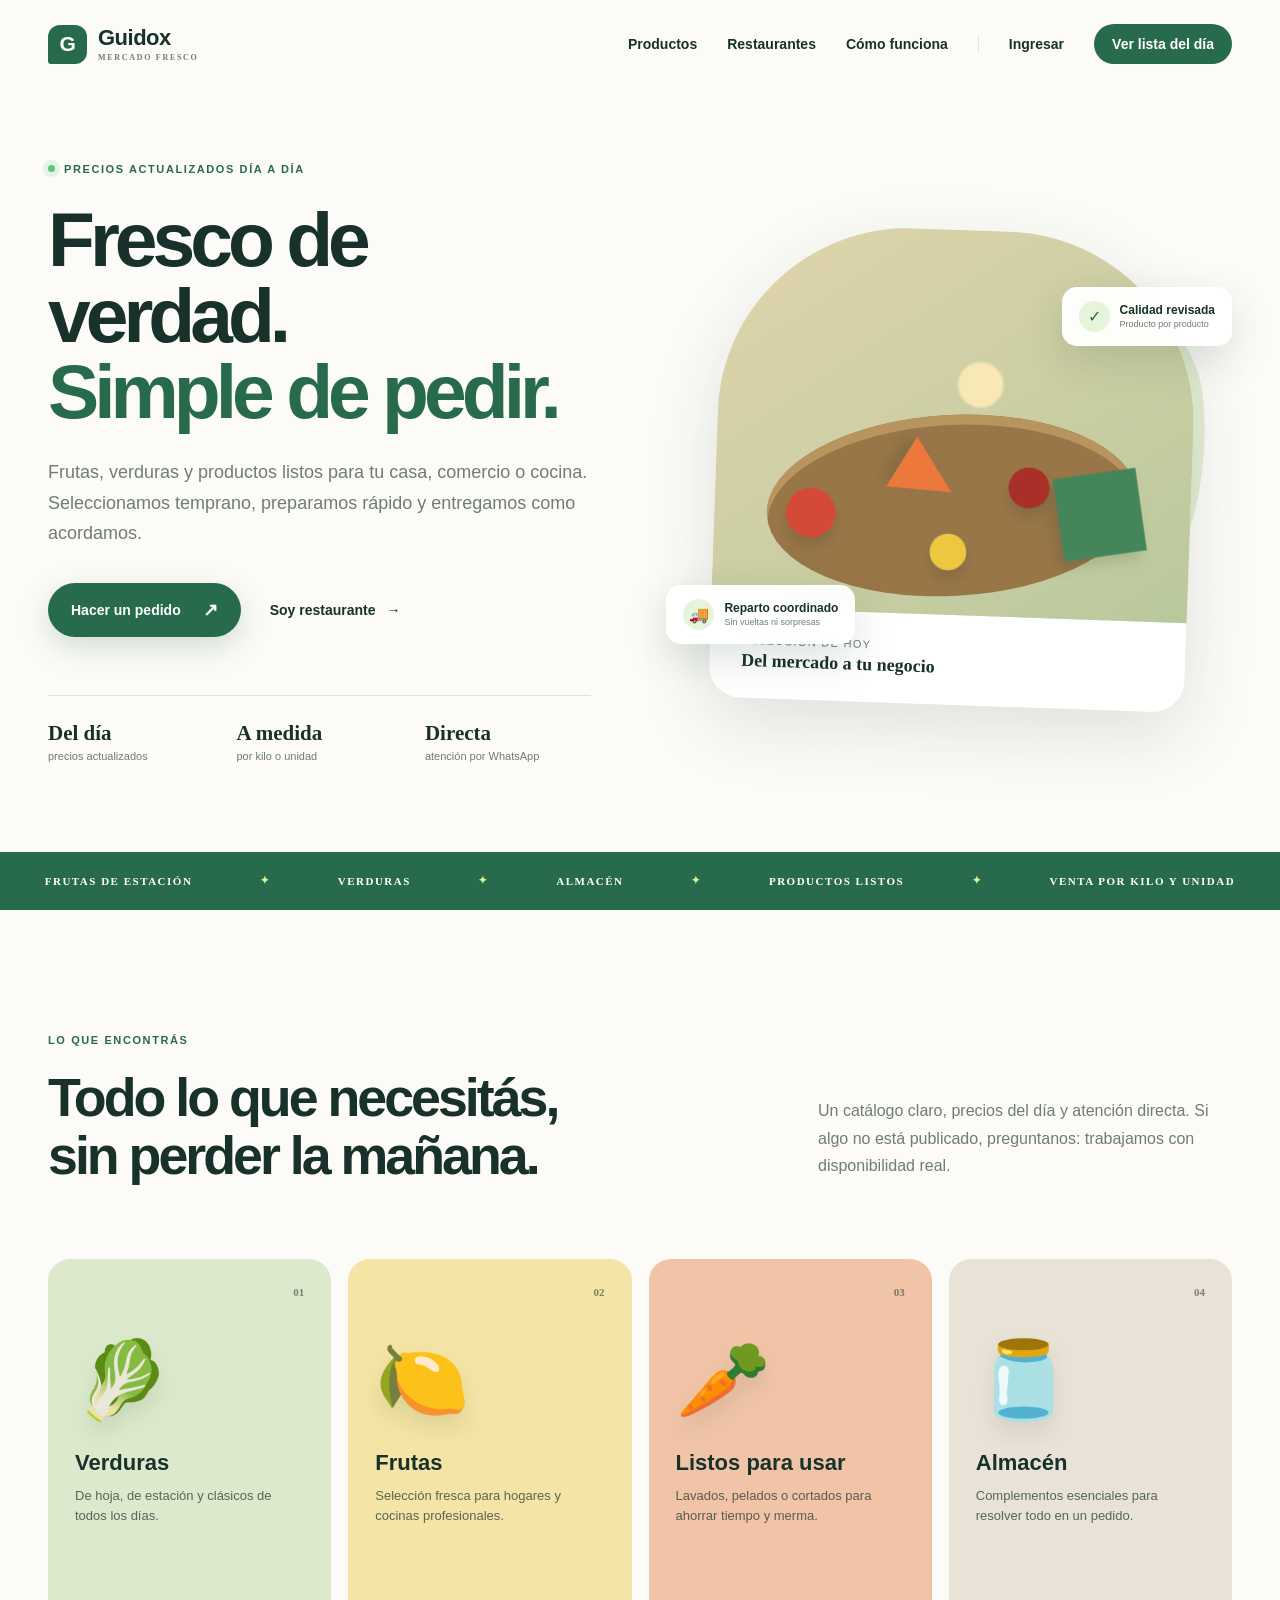
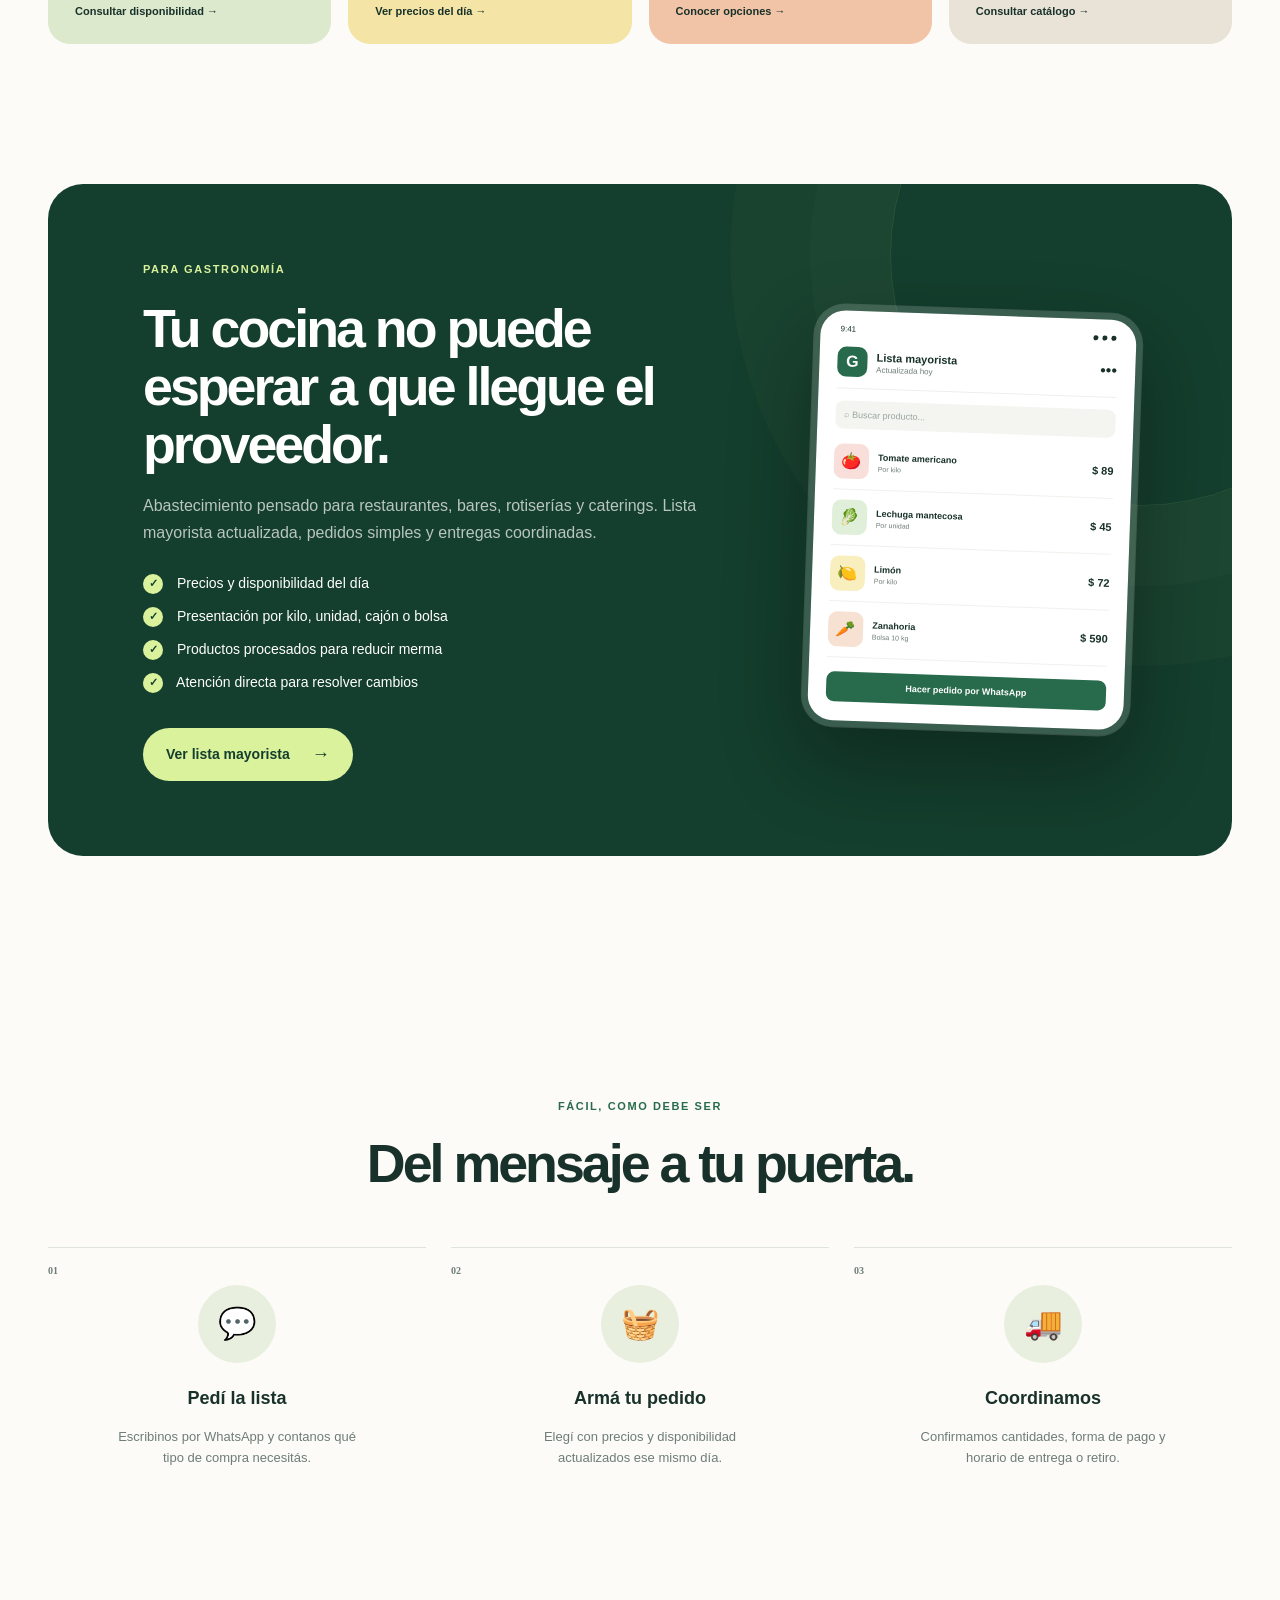
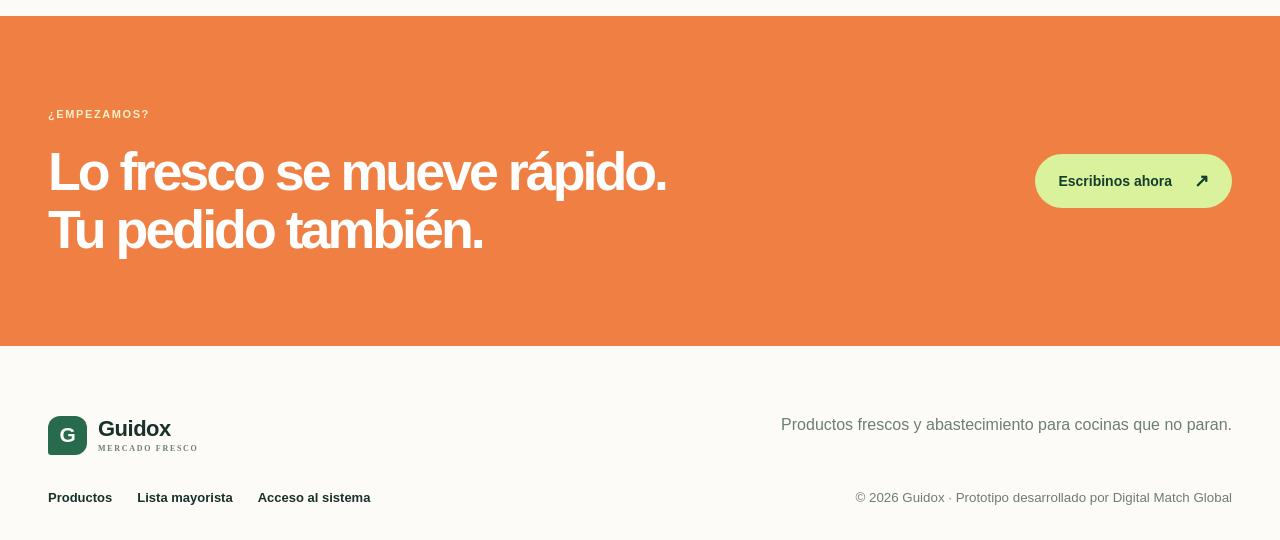
==== commit 2822b2c0: "Add public restaurant price list flow" ====
--- a/index.html
+++ b/index.html
@@ -19,7 +19,7 @@
       <a href="#restaurantes">Restaurantes</a>
       <a href="#como-funciona">Cómo funciona</a>
       <a class="nav-login" href="login.html">Ingresar</a>
-      <a class="button button-small" href="https://wa.me/59800000000?text=Hola%2C%20quiero%20recibir%20la%20lista%20de%20precios" target="_blank" rel="noreferrer">Pedir por WhatsApp</a>
+      <a class="button button-small" href="lista/restaurantes.html">Ver lista del día</a>
     </nav>
   </header>
 
@@ -92,7 +92,7 @@
             <li><span>✓</span> Productos procesados para reducir merma</li>
             <li><span>✓</span> Atención directa para resolver cambios</li>
           </ul>
-          <a class="button button-light" href="https://wa.me/59800000000?text=Hola%2C%20quiero%20recibir%20la%20lista%20para%20restaurantes" target="_blank" rel="noreferrer">Recibir lista mayorista <span>↗</span></a>
+          <a class="button button-light" href="lista/restaurantes.html">Ver lista mayorista <span>→</span></a>
         </div>
         <div class="price-list-preview">
           <div class="phone-bar"><span>9:41</span><i></i><i></i><i></i></div>
@@ -128,7 +128,7 @@
   <footer class="site-footer">
     <a class="brand brand-footer" href="index.html"><span class="brand-mark">G</span><span>Guidox<small>mercado fresco</small></span></a>
     <p>Productos frescos y abastecimiento para cocinas que no paran.</p>
-    <div><a href="#productos">Productos</a><a href="#restaurantes">Restaurantes</a><a href="login.html">Acceso al sistema</a></div>
+    <div><a href="#productos">Productos</a><a href="lista/restaurantes.html">Lista mayorista</a><a href="login.html">Acceso al sistema</a></div>
     <small>© 2026 Guidox · Prototipo desarrollado por Digital Match Global</small>
   </footer>
   <script src="app.js"></script>
--- a/styles.css
+++ b/styles.css
@@ -164,6 +164,7 @@
 .dashboard-nav button span { display: inline-block; width: 23px; font-size: 15px; }.dashboard-nav button:hover, .dashboard-nav button.active { background: rgba(217,242,155,.12); color: white; }.dashboard-nav button.active { color: var(--lime); }
 .sidebar-help { margin-top: auto; background: rgba(255,255,255,.06); border: 1px solid rgba(255,255,255,.08); padding: 14px; border-radius: 12px; }.sidebar-help span { color: var(--lime); font-weight: 700; font-size: 11px; }.sidebar-help p { color: rgba(255,255,255,.55); font-size: 10px; line-height: 1.5; margin: 7px 0 11px; }.sidebar-help button { border: 0; background: none; color: white; padding: 0; font-size: 10px; font-weight: 700; cursor: pointer; }
 .sidebar-logout { margin: 16px 12px 0; color: rgba(255,255,255,.5); font-size: 11px; }
+.sidebar-public-link { margin: 0 12px 15px; color: var(--lime); font-size: 10px; font-weight: 700; }
 .dashboard-main { margin-left: 252px; min-height: 100vh; }
 .dashboard-topbar { height: 72px; background: white; border-bottom: 1px solid var(--line); padding: 0 34px; display: flex; align-items: center; justify-content: space-between; position: sticky; top: 0; z-index: 20; }
 .topbar-title span, .topbar-title small { display: block; }.topbar-title span { font-weight: 700; font-size: 12px; }.topbar-title small { color: var(--muted); font-size: 9px; margin-top: 3px; }
@@ -189,12 +190,31 @@
 .info-banner { display: flex; align-items: center; gap: 12px; background: #eaf0e2; border: 1px solid #d7e4cc; border-radius: 11px; padding: 13px 16px; margin-bottom: 17px; color: #42624f; }.info-banner span { font-size: 18px; }.info-banner p { margin: 0; font-size: 9px; }.info-banner.success { background: #e4f1e5; color: #39764f; }
 .stock-grid { display: grid; grid-template-columns: repeat(3, 1fr); gap: 14px; }.stock-card > div:first-child { display: flex; align-items: center; gap: 9px; }.stock-card p { flex: 1; margin: 0; }.stock-card p strong, .stock-card p small { display: block; }.stock-card p strong { font-size: 10px; }.stock-card p small { color: var(--muted); font-size: 7px; margin-top: 3px; }.stock-card h3 { font-size: 23px; margin: 18px 0 8px; }.stock-card h3 small { color: var(--muted); font: 400 9px "DM Sans"; }.stock-meter { height: 5px; background: #e9ede6; border-radius: 5px; overflow: hidden; }.stock-meter i { display: block; height: 100%; background: #5c9b6e; border-radius: inherit; }.stock-meter i.low { background: var(--orange); }.stock-card > button { border: 0; background: none; color: var(--green); font-weight: 700; font-size: 8px; padding: 14px 0 0; cursor: pointer; }
 .integration-grid { display: grid; grid-template-columns: .85fr 1.15fr; gap: 16px; }.integration-status { display: flex; flex-direction: column; }.integration-icon { width: 55px; height: 55px; background: #e5eee0; border-radius: 14px; display: grid; place-items: center; font-size: 25px; margin-bottom: 18px; }.integration-status h2 { font-size: 20px; margin: 13px 0 7px; }.integration-status p { color: var(--muted); font-size: 10px; line-height: 1.5; }.integration-status dl { margin: auto 0 20px; }.integration-status dl > div { display: flex; justify-content: space-between; border-top: 1px solid #eceeea; padding: 11px 0; font-size: 9px; }.integration-status dt { color: var(--muted); }.integration-status dd { font-weight: 700; }.label-maker { display: grid; grid-template-columns: 1fr 1fr; gap: 13px; }.label-maker .card-heading, .label-preview, .label-maker > button { grid-column: 1 / -1; }.label-preview { max-width: 330px; width: 100%; margin: 5px auto; padding: 16px; border: 1px dashed #aeb6ad; text-align: center; background: #fbfbf8; color: #111; }.label-preview > div { display: flex; justify-content: space-between; border-bottom: 2px solid #111; padding-bottom: 6px; margin-bottom: 9px; }.label-preview div small { font-size: 6px; }.label-preview > strong, .label-preview > span { display: block; }.label-preview > strong { font-size: 12px; }.label-preview > span { font-size: 9px; margin-top: 3px; }.label-preview h3 { margin: 7px 0; font-size: 24px; }.label-preview code { display: block; font-size: 18px; letter-spacing: -2px; }.label-preview > small { font-size: 6px; color: #555; }
-.wholesale-grid { display: grid; grid-template-columns: 1fr 1fr; gap: 16px; }.share-card h2 { font-size: 15px; }.share-card > p { color: var(--muted); font-size: 10px; }.share-card > div { display: flex; background: #f3f5f1; padding: 7px 7px 7px 11px; align-items: center; border-radius: 8px; margin: 18px 0 25px; }.share-card code { flex: 1; font-size: 9px; }.share-card > div button { border: 0; background: var(--green); color: white; border-radius: 6px; padding: 7px 10px; font-size: 8px; font-weight: bold; }.share-card h3 { font-size: 11px; border-bottom: 1px solid #eceee9; padding-bottom: 9px; }.toggle-row { display: flex; justify-content: space-between; align-items: center; border-bottom: 1px solid #eceee9; padding: 10px 0; }.toggle-row strong, .toggle-row small { display: block; }.toggle-row strong { font-size: 9px; }.toggle-row small { color: var(--muted); font-size: 7px; margin-top: 3px; }.toggle-row input { accent-color: var(--green); }.phone-preview-card > span { display: block; color: var(--muted); font-size: 8px; text-align: center; margin-bottom: 10px; }.mini-phone { max-width: 260px; margin: auto; border: 6px solid var(--ink); border-radius: 25px; padding: 18px 13px; box-shadow: 0 15px 35px rgba(22,50,40,.15); }.mini-phone-head { display: grid; margin-bottom: 10px; }.mini-phone-head small { color: var(--muted); font-size: 7px; }.mini-phone > label { display: block; background: #f1f3ee; color: var(--muted); padding: 7px; border-radius: 6px; font-size: 8px; }.mini-phone > div:not(.mini-phone-head) { display: flex; align-items: center; gap: 8px; padding: 9px 0; border-bottom: 1px solid #eee; font-size: 14px; }.mini-phone div span { flex: 1; }.mini-phone div span b, .mini-phone div span small { display: block; }.mini-phone div span b { font-size: 8px; }.mini-phone div span small { font-size: 6px; color: var(--muted); }.mini-phone div > strong { font-size: 8px; }.mini-phone > button { width: 100%; border: 0; background: var(--green); color: white; margin-top: 12px; padding: 8px; border-radius: 7px; font-size: 8px; font-weight: bold; }
+.wholesale-grid { display: grid; grid-template-columns: 1fr 1fr; gap: 16px; }.share-card h2 { font-size: 15px; }.share-card > p { color: var(--muted); font-size: 10px; }.share-card > div { display: flex; background: #f3f5f1; padding: 7px 7px 7px 11px; align-items: center; border-radius: 8px; margin: 18px 0 25px; }.share-card code { flex: 1; font-size: 9px; }.share-card > div button { border: 0; background: var(--green); color: white; border-radius: 6px; padding: 7px 10px; font-size: 8px; font-weight: bold; }.share-card h3 { font-size: 11px; border-bottom: 1px solid #eceee9; padding-bottom: 9px; }.toggle-row { display: flex; justify-content: space-between; align-items: center; border-bottom: 1px solid #eceee9; padding: 10px 0; }.toggle-row strong, .toggle-row small { display: block; }.toggle-row strong { font-size: 9px; }.toggle-row small { color: var(--muted); font-size: 7px; margin-top: 3px; }.toggle-row input { accent-color: var(--green); }.phone-preview-card > span { display: block; color: var(--muted); font-size: 8px; text-align: center; margin-bottom: 10px; }.mini-phone { max-width: 260px; margin: auto; border: 6px solid var(--ink); border-radius: 25px; padding: 18px 13px; box-shadow: 0 15px 35px rgba(22,50,40,.15); }.mini-phone-head { display: grid; margin-bottom: 10px; }.mini-phone-head small { color: var(--muted); font-size: 7px; }.mini-phone > label { display: block; background: #f1f3ee; color: var(--muted); padding: 7px; border-radius: 6px; font-size: 8px; }.mini-phone > div:not(.mini-phone-head) { display: flex; align-items: center; gap: 8px; padding: 9px 0; border-bottom: 1px solid #eee; font-size: 14px; }.mini-phone div span { flex: 1; }.mini-phone div span b, .mini-phone div span small { display: block; }.mini-phone div span b { font-size: 8px; }.mini-phone div span small { font-size: 6px; color: var(--muted); }.mini-phone div > strong { font-size: 8px; }.mini-phone > button, .mini-phone > a { display: block; width: 100%; border: 0; background: var(--green); color: white; margin-top: 12px; padding: 8px; border-radius: 7px; font-size: 8px; font-weight: bold; text-align: center; }.open-public-list { display: inline-flex; color: var(--green); font-size: 9px; font-weight: 700; margin: -12px 0 20px; }
 .orders-board { display: grid; grid-template-columns: repeat(3, 1fr); gap: 15px; align-items: start; }.orders-board > div { background: #e9ede6; border-radius: 12px; padding: 12px; }.orders-board h3 { font-size: 11px; margin: 2px 3px 12px; }.orders-board h3 span { float: right; background: #d4dbd0; border-radius: 20px; padding: 2px 6px; font-size: 8px; }.orders-board article { background: white; border-radius: 10px; padding: 14px; margin-top: 9px; border: 1px solid #e1e5de; }.orders-board article small, .orders-board article strong { display: block; }.orders-board article small { color: var(--muted); font-size: 7px; }.orders-board article strong { font-size: 10px; margin-top: 8px; }.orders-board article p { color: var(--muted); font-size: 8px; margin: 4px 0 12px; }.orders-board article button { width: 100%; border: 1px solid #dce2da; background: #f6f8f4; color: var(--green); padding: 7px; border-radius: 6px; font-size: 8px; font-weight: bold; cursor: pointer; }
 .cash-open { color: #39764f; background: #e5f1e2; border-radius: 20px; padding: 7px 11px; font-size: 8px; font-weight: 700; }.pos-grid { display: grid; grid-template-columns: 1.25fr .75fr; gap: 16px; align-items: start; }.pos-sale .card-heading > span { color: var(--muted); font-size: 8px; }.barcode-input { display: flex; align-items: center; gap: 8px; border: 1px solid var(--line); border-radius: 9px; padding-left: 11px; margin-bottom: 17px; color: var(--green); }.barcode-input input { flex: 1; border: 0; outline: 0; padding: 11px 0; font-size: 10px; }.barcode-input button { align-self: stretch; border: 0; background: #edf2e9; color: var(--green); font-size: 9px; font-weight: 700; padding: 0 13px; border-radius: 0 8px 8px 0; cursor: pointer; }.sale-lines { min-height: 148px; }.sale-lines > div { display: flex; align-items: center; gap: 10px; border-top: 1px solid #ecefea; padding: 11px 0; }.sale-lines p { flex: 1; margin: 0; }.sale-lines strong, .sale-lines small { display: block; }.sale-lines strong { font-size: 9px; }.sale-lines small { color: var(--muted); font-size: 7px; margin-top: 3px; }.sale-lines > div > b { font-size: 10px; }.sale-lines > div > button { border: 0; background: none; color: #9aa49f; font-size: 16px; cursor: pointer; }.sale-total { display: flex; justify-content: space-between; align-items: end; border-top: 2px solid var(--ink); padding: 15px 0; }.sale-total span { font-weight: 700; font-size: 10px; }.sale-total strong { font: 800 25px Avenir, "Segoe UI", sans-serif; }.payment-types { display: grid; grid-template-columns: repeat(3, 1fr); gap: 8px; margin-bottom: 10px; }.payment-types button { border: 1px solid var(--line); background: white; border-radius: 7px; padding: 9px; color: var(--muted); font-size: 8px; font-weight: 700; cursor: pointer; }.payment-types button.active { background: #e5eee0; border-color: #a8c49f; color: var(--green); }.complete-sale { width: 100%; border: 0; background: var(--green); color: white; border-radius: 8px; padding: 12px; font-size: 10px; font-weight: 700; cursor: pointer; }.pos-side { display: grid; gap: 16px; }.anti-duplicate > span { width: 35px; height: 35px; display: grid; place-items: center; border-radius: 50%; background: var(--lime); color: var(--green-dark); font-weight: bold; }.anti-duplicate h2 { font-size: 15px; margin: 13px 0 6px; }.anti-duplicate > p { color: var(--muted); font-size: 9px; line-height: 1.5; }.anti-duplicate > div { display: grid; grid-template-columns: auto 1fr; gap: 2px 8px; border-top: 1px solid #ecefea; padding: 9px 0; font-size: 8px; }.anti-duplicate div b { grid-row: span 2; width: 20px; height: 20px; display: grid; place-items: center; border-radius: 50%; background: #e9eee5; color: var(--green); }.anti-duplicate div i { grid-column: 2; color: var(--muted); font-style: normal; font-size: 7px; }.cash-summary dl { margin: 0; }.cash-summary dl > div { display: flex; justify-content: space-between; border-top: 1px solid #ecefea; padding: 8px 0; font-size: 8px; }.cash-summary dl > div:last-child { color: var(--green); font-weight: bold; font-size: 10px; }.cash-summary dt { color: var(--muted); }.cash-summary button { width: 100%; margin-top: 11px; border: 1px solid var(--line); background: #f5f7f3; color: var(--green); border-radius: 7px; padding: 8px; font-size: 8px; font-weight: 700; cursor: pointer; }
 .team-card { padding: 0 18px; }.team-row { display: grid; grid-template-columns: auto 1fr auto auto auto; align-items: center; gap: 15px; padding: 15px 0; border-bottom: 1px solid #edf0eb; }.team-row > span { width: 34px; height: 34px; border-radius: 50%; background: #deead7; display: grid; place-items: center; color: var(--green); font-size: 9px; font-weight: bold; }.team-row strong, .team-row small { display: block; }.team-row strong { font-size: 9px; }.team-row small { color: var(--muted); font-size: 7px; margin-top: 3px; }.team-row em { font-style: normal; font-size: 8px; }.team-row b { color: #3c7c53; background: #e5f1e2; padding: 4px 7px; border-radius: 20px; font-size: 7px; }.team-row button { border: 0; background: none; }.permissions-card { margin-top: 16px; max-width: 700px; }.permissions-card h2 { font-size: 14px; }.permissions-card > div { display: grid; grid-template-columns: 1fr 120px 120px; padding: 10px 0; border-top: 1px solid #edf0eb; font-size: 8px; }.permissions-card > div b { text-align: center; color: var(--green); }.permission-head { color: var(--muted); text-transform: uppercase; letter-spacing: .5px; font-size: 7px !important; }
 .toast { position: fixed; right: 25px; bottom: 25px; z-index: 100; background: var(--green-dark); color: white; min-width: 285px; border-radius: 12px; padding: 13px 16px; display: flex; align-items: center; gap: 10px; box-shadow: 0 18px 50px rgba(0,0,0,.2); transform: translateY(120px); opacity: 0; transition: .3s; }.toast.show { transform: translateY(0); opacity: 1; }.toast > span { width: 27px; height: 27px; display: grid; place-items: center; border-radius: 50%; color: var(--green-dark); background: var(--lime); font-weight: bold; }.toast p { margin: 0; }.toast strong, .toast small { display: block; }.toast strong { font-size: 9px; }.toast small { color: rgba(255,255,255,.65); font-size: 8px; margin-top: 3px; }
 .modal-backdrop { position: fixed; inset: 0; z-index: 200; background: rgba(13,34,25,.55); display: grid; place-items: center; padding: 20px; opacity: 0; transition: .18s; }.modal-backdrop[hidden] { display: none; }.modal-backdrop.show { opacity: 1; }.modal { width: min(460px, 100%); background: white; border-radius: 18px; padding: 28px; position: relative; transform: translateY(10px); transition: .18s; }.modal-backdrop.show .modal { transform: none; }.modal-close { position: absolute; right: 15px; top: 14px; border: 0; background: #eff1ed; border-radius: 50%; width: 28px; height: 28px; font-size: 18px; cursor: pointer; }.modal h2 { margin: 0 0 6px; }.modal > p { color: var(--muted); font-size: 10px; }.modal form { display: grid; gap: 13px; margin-top: 20px; }.modal-fields { display: grid; grid-template-columns: 1fr 1fr; gap: 12px; }
+
+/* Lista pública para restaurantes */
+.wholesale-body { background: #f3f5ef; min-height: 100vh; }
+.wholesale-header { height: 80px; max-width: 1280px; margin: auto; padding: 0 28px; display: flex; align-items: center; gap: 35px; }
+.wholesale-header-status { display: flex; align-items: center; gap: 9px; margin-left: auto; padding-right: 30px; border-right: 1px solid var(--line); }
+.wholesale-header-status > i { width: 8px; height: 8px; background: #58a96e; border-radius: 50%; box-shadow: 0 0 0 5px rgba(88,169,110,.12); }
+.wholesale-header-status strong, .wholesale-header-status small { display: block; }.wholesale-header-status strong { font-size: 10px; }.wholesale-header-status small { color: var(--muted); font-size: 8px; margin-top: 2px; }
+.wholesale-header nav { display: flex; align-items: center; gap: 22px; font-size: 11px; font-weight: 700; }.wholesale-header nav .nav-login { padding: 10px 14px; border: 1px solid var(--line); border-radius: 8px; }
+.wholesale-main { max-width: 1280px; margin: auto; padding: 0 28px 80px; }
+.wholesale-hero { min-height: 355px; padding: 65px 70px; border-radius: 28px; background: var(--green-dark); color: white; display: grid; grid-template-columns: 1fr 330px; gap: 70px; align-items: center; position: relative; overflow: hidden; }
+.wholesale-hero::before { content: ""; position: absolute; width: 480px; height: 480px; border-radius: 50%; border: 1px solid rgba(217,242,155,.08); right: -170px; top: -260px; box-shadow: 0 0 0 75px rgba(217,242,155,.025), 0 0 0 150px rgba(217,242,155,.018); }
+.wholesale-hero > div, .wholesale-hero > aside { position: relative; z-index: 1; }.wholesale-hero h1 { font-size: clamp(42px, 5vw, 66px); line-height: 1.02; letter-spacing: -3.5px; margin: 20px 0; }.wholesale-hero > div > p { color: rgba(255,255,255,.65); line-height: 1.65; max-width: 650px; font-size: 14px; }
+.wholesale-hero aside { border: 1px solid rgba(255,255,255,.12); background: rgba(255,255,255,.06); border-radius: 17px; padding: 24px; backdrop-filter: blur(8px); }.wholesale-hero aside span, .wholesale-hero aside strong { display: block; }.wholesale-hero aside span { color: var(--lime); font-size: 9px; font-weight: 700; text-transform: uppercase; letter-spacing: 1px; }.wholesale-hero aside strong { font: 700 18px Avenir, "Segoe UI", sans-serif; margin-top: 6px; }.wholesale-hero aside p { color: rgba(255,255,255,.6); font-size: 10px; line-height: 1.5; margin: 12px 0 20px; }.wholesale-hero aside button { border: 0; background: none; color: white; font-size: 10px; font-weight: 700; padding: 0; cursor: pointer; }
+.wholesale-catalog { padding: 70px 0 25px; }.catalog-toolbar { display: flex; align-items: end; justify-content: space-between; gap: 25px; }.catalog-toolbar h2 { font-size: 34px; letter-spacing: -1.5px; margin: 8px 0 0; }.catalog-search { width: min(390px, 100%); display: flex; align-items: center; gap: 8px; background: white; border: 1px solid var(--line); border-radius: 10px; padding: 0 13px; color: var(--green); }.catalog-search input { flex: 1; min-width: 0; border: 0; outline: 0; padding: 12px 0; color: var(--ink); font-size: 10px; }
+.catalog-filters { display: flex; flex-wrap: wrap; gap: 8px; margin: 28px 0; }.catalog-filters button { border: 1px solid var(--line); background: white; color: var(--muted); border-radius: 30px; padding: 8px 12px; font-size: 9px; font-weight: 700; cursor: pointer; }.catalog-filters button span { display: inline-grid; place-items: center; min-width: 18px; height: 18px; border-radius: 9px; background: #eef1eb; margin-left: 5px; font-size: 7px; }.catalog-filters button.active { background: var(--green); border-color: var(--green); color: white; }.catalog-filters button.active span { background: rgba(255,255,255,.15); }
+.catalog-layout { display: grid; grid-template-columns: 1fr 310px; gap: 20px; align-items: start; }.public-product-grid { display: grid; grid-template-columns: repeat(3, 1fr); gap: 13px; }.public-product[hidden] { display: none; }.public-product { background: white; border: 1px solid #e1e5dd; border-radius: 15px; overflow: hidden; transition: transform .2s, box-shadow .2s; }.public-product:hover { transform: translateY(-3px); box-shadow: 0 13px 30px rgba(22,58,42,.08); }.public-product-art { height: 130px; display: grid; place-items: center; position: relative; font-size: 55px; }.public-product-art em { position: absolute; top: 10px; left: 10px; background: rgba(255,255,255,.85); color: var(--green); border-radius: 20px; padding: 4px 7px; font-size: 7px; font-style: normal; font-weight: 700; backdrop-filter: blur(5px); }.potato-bg { background: #ece0c8; }.onion-bg { background: #eddfd8; }.apple-bg { background: #f3dcd5; }.banana-bg { background: #f3e8ad; }.prepared-bg { background: #dce9d4; }.store-bg { background: #e7e1d5; }
+.public-product-copy { padding: 14px; }.public-product-copy > span { color: var(--green); text-transform: uppercase; letter-spacing: .8px; font-size: 7px; font-weight: 700; }.public-product-copy h3 { font-size: 12px; margin: 5px 0 2px; }.public-product-copy > small { color: var(--muted); font-size: 8px; }.public-product-copy > div { display: flex; align-items: end; justify-content: space-between; margin-top: 15px; }.public-product-copy strong { font: 800 15px Avenir, "Segoe UI", sans-serif; }.public-product-copy strong small { color: var(--muted); font: 400 7px Inter, sans-serif; }.public-product-copy button { width: 31px; height: 31px; border-radius: 50%; border: 0; background: var(--green); color: white; font-size: 20px; line-height: 1; cursor: pointer; transition: .2s; }.public-product-copy button:hover { background: var(--green-dark); transform: scale(1.06); }
+.public-order { position: sticky; top: 16px; background: white; border: 1px solid #e1e5dd; border-radius: 15px; padding: 18px; min-height: 280px; }.public-order-head { display: flex; justify-content: space-between; align-items: start; padding-bottom: 13px; border-bottom: 1px solid #ecefe9; }.public-order-head span, .public-order-head strong { display: block; }.public-order-head span { font: 700 13px Avenir, "Segoe UI", sans-serif; }.public-order-head strong { color: var(--muted); font: 400 8px Inter, sans-serif; margin-top: 3px; }.public-order-head button { border: 0; background: none; color: var(--red); font-size: 8px; cursor: pointer; }.public-order-empty { padding: 42px 20px; text-align: center; }.public-order-empty span { display: block; font-size: 34px; margin-bottom: 12px; }.public-order-empty strong { font-size: 10px; }.public-order-empty p { color: var(--muted); font-size: 8px; line-height: 1.5; max-width: 180px; margin: 7px auto; }.public-order-lines { max-height: 320px; overflow-y: auto; }.public-order-line { display: flex; align-items: center; gap: 8px; border-bottom: 1px solid #ecefe9; padding: 10px 0; }.public-order-line > span { width: 31px; height: 31px; border-radius: 7px; display: grid; place-items: center; background: #f0f3ec; }.public-order-line p { flex: 1; margin: 0; }.public-order-line p strong, .public-order-line p small { display: block; }.public-order-line p strong { font-size: 8px; }.public-order-line p small { color: var(--muted); font-size: 7px; margin-top: 3px; }.public-order-line > div { display: flex; align-items: center; gap: 6px; }.public-order-line button { width: 20px; height: 20px; border: 1px solid var(--line); border-radius: 50%; background: white; color: var(--green); padding: 0; cursor: pointer; }.public-order-line b { font-size: 8px; min-width: 12px; text-align: center; }.public-order-summary { border-top: 2px solid var(--ink); margin-top: 12px; padding-top: 13px; }.public-order-summary > div { display: flex; justify-content: space-between; font-size: 9px; }.public-order-summary > div strong { font-size: 14px; }.public-order-summary > small { display: block; color: var(--muted); font-size: 7px; line-height: 1.4; margin: 9px 0 12px; }.public-order-summary > button { width: 100%; border: 0; background: var(--green); color: white; border-radius: 8px; padding: 10px; font-size: 9px; font-weight: 700; cursor: pointer; }.catalog-empty { background: white; border: 1px dashed var(--line); border-radius: 12px; padding: 35px; color: var(--muted); text-align: center; font-size: 11px; }.wholesale-notice { display: flex; align-items: center; gap: 12px; border: 1px solid #dedfcf; background: #f4efd9; color: #756b43; padding: 14px 17px; border-radius: 11px; }.wholesale-notice p { margin: 0; font-size: 9px; }.wholesale-footer { max-width: 1280px; margin: auto; padding: 35px 28px 45px; border-top: 1px solid var(--line); display: flex; align-items: center; gap: 35px; }.wholesale-footer p { color: var(--muted); margin: 0; font-size: 10px; }.wholesale-footer > a:last-child { margin-left: auto; color: var(--green); font-size: 10px; font-weight: 700; }
+.order-modal-backdrop { position: fixed; inset: 0; z-index: 200; background: rgba(13,34,25,.58); display: grid; place-items: center; padding: 20px; opacity: 0; transition: .18s; }.order-modal-backdrop[hidden] { display: none; }.order-modal-backdrop.show { opacity: 1; }.order-modal { width: min(440px, 100%); background: white; border-radius: 20px; padding: 32px; text-align: center; position: relative; transform: translateY(10px); transition: .18s; }.order-modal-backdrop.show .order-modal { transform: none; }.order-modal-close { position: absolute; right: 14px; top: 13px; width: 29px; height: 29px; border: 0; border-radius: 50%; background: #eef1eb; font-size: 18px; cursor: pointer; }.order-modal-icon { width: 42px; height: 42px; border-radius: 50%; background: var(--lime); color: var(--green-dark); display: grid; place-items: center; margin: auto; font-weight: 800; }.order-modal h2 { font-size: 23px; margin: 15px 0 8px; }.order-modal > p { color: var(--muted); font-size: 9px; line-height: 1.5; }.order-modal > div { white-space: pre-line; text-align: left; background: #f4f6f1; border-radius: 9px; padding: 13px; font-size: 9px; line-height: 1.6; margin: 18px 0 10px; }.order-modal > button:not(.order-modal-close) { width: 100%; border: 0; background: var(--green); color: white; padding: 10px; border-radius: 8px; font-size: 9px; font-weight: 700; cursor: pointer; }.order-modal > small { display: block; color: var(--muted); font-size: 7px; margin-top: 10px; }
 
 @media (max-width: 1050px) {
   .site-nav { gap: 18px; }.nav-login { padding-left: 18px; }
@@ -202,6 +222,7 @@
   .category-grid { grid-template-columns: 1fr 1fr; }.category-card { min-height: 330px; }
   .restaurant-panel { padding: 65px 55px; gap: 55px; }
   .stats-grid { grid-template-columns: 1fr 1fr; }.stock-grid { grid-template-columns: 1fr 1fr; }
+  .public-product-grid { grid-template-columns: 1fr 1fr; }.catalog-layout { grid-template-columns: 1fr 285px; }
 }
 
 @media (max-width: 780px) {
@@ -212,12 +233,14 @@
   .steps-grid { grid-template-columns: 1fr; }.closing-cta { padding: 60px 22px; flex-direction: column; align-items: flex-start; gap: 30px; }.site-footer { grid-template-columns: 1fr; }.site-footer p, .site-footer > small { justify-self: start; }
   .login-body { padding: 20px; }.back-home { position: absolute; }.login-shell { grid-template-columns: 1fr; margin-top: 40px; }.login-side { min-height: 430px; padding: 40px 28px; }.login-side h1 { font-size: 45px; }.login-card { padding: 45px 28px; }
   .dashboard-sidebar { transform: translateX(-100%); transition: transform .25s; box-shadow: 20px 0 50px rgba(0,0,0,.2); }.dashboard-sidebar.open { transform: translateX(0); }.dashboard-main { margin-left: 0; }.dashboard-menu { display: block; }.dashboard-topbar { padding: 0 18px; }.dashboard-content { padding: 28px 17px 55px; }.dashboard-heading { align-items: flex-start; gap: 18px; }.dashboard-heading h1 { font-size: 27px; }.stats-grid, .dashboard-grid-wide, .dashboard-grid-bottom, .integration-grid, .wholesale-grid, .pos-grid { grid-template-columns: 1fr; }.quick-product { grid-template-columns: auto 1fr; }.quick-product label, .quick-product button { grid-column: auto; }.sync-targets { flex-wrap: wrap; }.stock-grid { grid-template-columns: 1fr; }.orders-board { grid-template-columns: 1fr; }.table-toolbar { flex-wrap: wrap; }.table-toolbar label { flex-basis: 100%; }.team-row { grid-template-columns: auto 1fr auto; }.team-row em { display: none; }.permissions-card > div { grid-template-columns: 1fr 80px 80px; }.toast { left: 15px; right: 15px; bottom: 15px; min-width: 0; }
+  .wholesale-header { height: auto; min-height: 72px; padding: 12px 18px; }.wholesale-header-status { display: none; }.wholesale-header nav { margin-left: auto; }.wholesale-header nav > a:first-child { display: none; }.wholesale-main { padding: 0 14px 60px; }.wholesale-hero { grid-template-columns: 1fr; padding: 45px 25px; gap: 30px; }.wholesale-hero h1 { font-size: 46px; }.wholesale-hero aside { max-width: 420px; }.catalog-toolbar { align-items: stretch; flex-direction: column; }.catalog-search { width: 100%; }.catalog-layout { grid-template-columns: 1fr; }.public-product-grid { grid-template-columns: 1fr 1fr; }.public-order { position: relative; top: 0; }.wholesale-footer { flex-wrap: wrap; }.wholesale-footer > a:last-child { margin-left: 0; }
 }
 
 @media (max-width: 470px) {
   .hero-visual { min-height: 360px; }.produce-card-main { inset: 20px 15px 5px 22px; }.produce-card-copy { padding: 0 20px; }.floating-note { padding: 9px; }.note-bottom { bottom: 6%; }.hero-proof { gap: 8px; }.hero-proof span { font-size: 9px; }
   .category-grid { gap: 12px; }.restaurant-panel { padding: 43px 20px; }.login-feature-list { grid-template-columns: 1fr; }
   .stats-grid { grid-template-columns: 1fr; }.dashboard-heading { flex-direction: column; }.dashboard-heading .dashboard-primary { width: 100%; }.quick-product { grid-template-columns: auto 1fr; }.quick-product label, .quick-product button { grid-column: 1 / -1; }.label-maker { grid-template-columns: 1fr; }.label-maker > label { grid-column: 1 / -1; }.modal-fields { grid-template-columns: 1fr; }
+  .wholesale-header .brand small { display: none; }.wholesale-header nav { gap: 5px; }.wholesale-header nav .nav-login { padding: 8px; }.wholesale-hero h1 { font-size: 39px; letter-spacing: -2.5px; }.wholesale-catalog { padding-top: 48px; }.catalog-filters { flex-wrap: nowrap; overflow-x: auto; padding-bottom: 4px; }.catalog-filters button { white-space: nowrap; }.public-product-grid { grid-template-columns: 1fr; }.public-product { display: grid; grid-template-columns: 120px 1fr; }.public-product-art { height: 100%; min-height: 155px; }.wholesale-footer { flex-direction: column; align-items: flex-start; gap: 14px; }
 }
 
 @media print {
